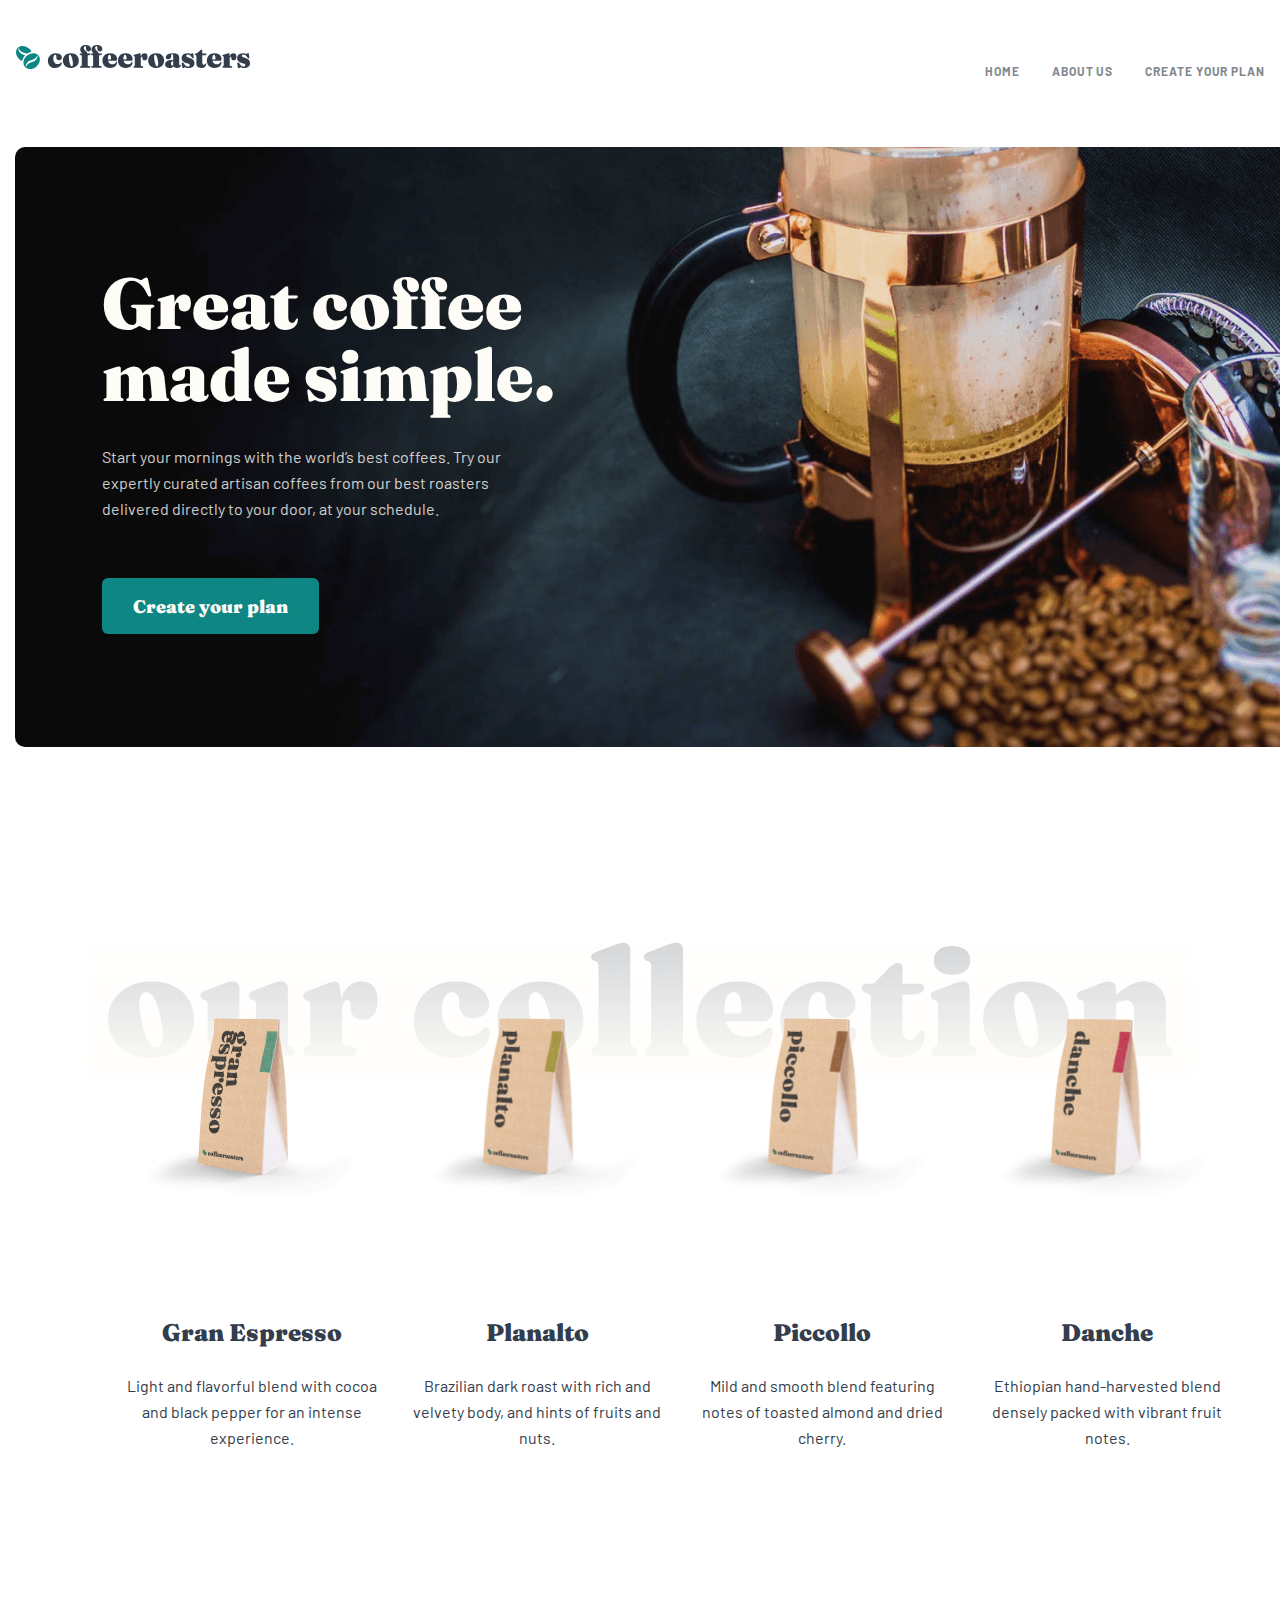
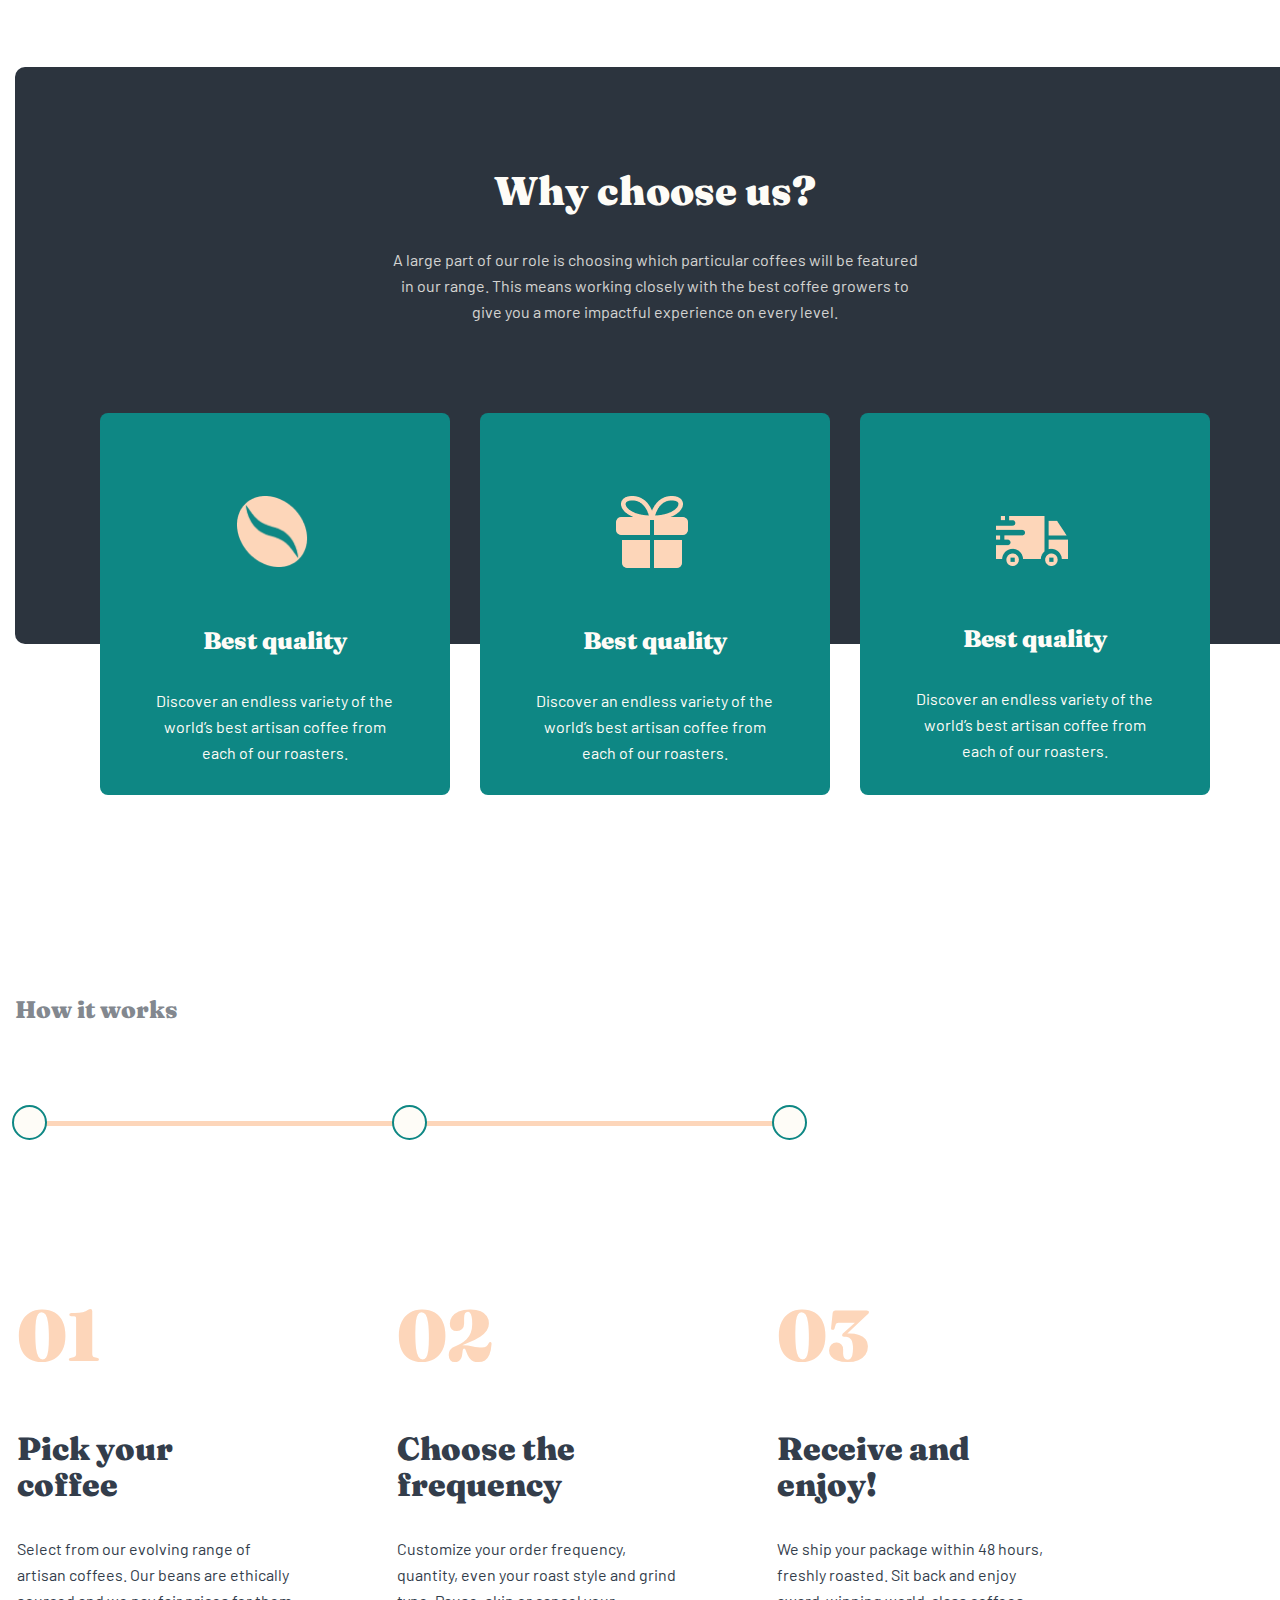
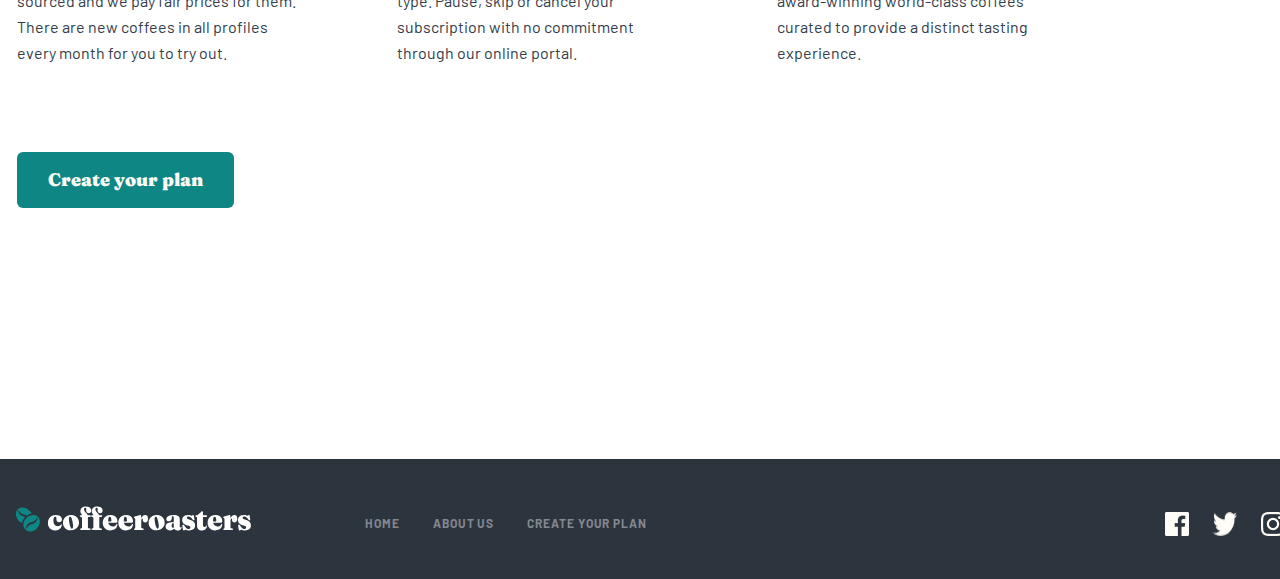
==== index.html @ eeba6576 "coffee about us" ====
<!DOCTYPE html>
<html lang="en">
<head>
    <meta charset="UTF-8">
    <meta http-equiv="X-UA-Compatible" content="IE=edge">
    <meta name="viewport" content="width=device-width, initial-scale=1.0">
    <link rel="stylesheet" href="./css/main.css">
    <title>Home</title>
</head>
<body>
    <div class="container">
        
        <!-- header start -->
        
        <div class="header"> 
            <a class="header__atribut" href="./index.html">
                <img class="header__atrbut--image" src="./image/coffe.svg" width="236" height="26" alt="coffee">
            </a>
            <ul class="header__item">
                <li class="header__item--list ">
                    <a class="header__item--list--atribut"  href="#hero">Home</a>
                </li>
                <li class="header__item--list ">
                    <a class="header__item--list--atribut"  href="./about.html">about us</a>
                </li>
                <li class="header__item--list ">
                    <a class="header__item--list--atribut"  href="#works">Create your plan</a>
                </li>
            </ul>
        </div>
        
        <!--header end  -->
        
        <!-- main start -->
        
        
    </div>
    <div class="container">
        <div class="main">
            <!-- hero start -->
            <div class="main__hero" id="hero">
                <div class="main__hero--box">
                    <h1 class="main__hero--heading">Great coffee made simple. </h1>
                    <div class="main__hero--text">Start your mornings with the world’s best coffees.  Try our expertly curated artisan coffees from our  best roasters delivered directly to your door, at your schedule.</div>
                    <button class="main__hero--button">Create your plan</button>
                </div>
                
            </div>
            
        </div>
    </div>
    <!-- hero end -->
    
    <!--Collection start -->
    
    <div class="container">
        <div class="collection" id="collection">
            <ul class="collection__item">
                <li class="collection__item--list1">
                    <h4 class="collection__item--list--heading">Gran Espresso</h4>
                    <p class="collection__item--list--padding">Light and flavorful blend with cocoa and black pepper for an intense experience.</p>
                </li>
                <li class="collection__item--list2">
                    <h4 class="collection__item--list--heading">Planalto</h4>
                    <p class="collection__item--list--padding">Brazilian dark roast with rich and velvety body, and hints of fruits and nuts.</p>
                </li>
                <li class="collection__item--list3">
                    <h4 class="collection__item--list--heading">Piccollo</h4>
                    <p class="collection__item--list--padding">Mild and smooth blend featuring notes of toasted almond and dried cherry.</p>
                </li>
                <li class="collection__item--list4">
                    <h4 class="collection__item--list--heading">Danche</h4>
                    <p class="collection__item--list--padding">Ethiopian hand-harvested blend densely packed with vibrant fruit notes.</p>
                </li>
                
                
            </ul>
        </div>
    </div>
    <!-- Collection end -->
    
    <!-- choose start -->
    
    <div class="container">
        <div class="choose">
            <div class="choose__us">
                <h3 class="choose__us--heading">Why choose us?</h3>
                <p class="choose__us--padding">A large part of our role is choosing which particular coffees will be featured 
                    in our range. This means working closely with the best coffee growers to give 
                    you a more impactful experience on every level.</p>
                </div>
                <div class="choose__box">
                    <div class="choose__box--coffee">
                        <h4 class="choose__box-coffee--heading">Best quality</h4>
                        <p class="choose__box--coffee--padding">Discover an endless variety of the world’s best artisan coffee from each of our roasters.</p>
                    </div>
                    <div class="choose__box--surip">
                        <h4 class="choose__box--surip--heading">Best quality</h4>
                        <p class="choose__box--surip--padding">Discover an endless variety of the world’s best artisan coffee from each of our roasters.</p>
                    </div>
                    <div class="choose__box--speed">
                        <h4 class="choose__box--speed--heading">Best quality</h4>
                        <p class="choose__box--speed--padding">Discover an endless variety of the world’s best artisan coffee from each of our roasters.</p>
                    </div>
                </div>
                
            </div>
        </div>
        
        <!-- choose end -->
        
        <!-- Work start -->
        
        <div class="container">
            <div class="works" id="works">
                <h4 class="works__heading">How it works</h4>
                <div class="works__diver">
                    <ul class="works__pick--item">
                        <li class="works__pick--item--list">
                            <h2 class="works__pick--item--list--heading--coffee">01</h2>
                            <h3 class="works__pick--item--list--heading--3--coffee">Pick your coffee</h3>
                            <p class="works__pick--item--list--padding--coffee">Select from our evolving range of artisan coffees. Our beans are ethically sourced and we pay fair prices for them. There are new coffees in all profiles every month for you to try out.</p>
                        </li>
                        <li class="works__pick--item--list">
                            <h2 class="works__pick--item--list--heading--coffee">02</h2>
                            <h3 class="works__pick--item--list--heading--3--coffee">Choose the frequency</h3>
                            <p class="works__pick--item--list--padding--coffee">Customize your order frequency, quantity, even your roast style and grind type. Pause, skip or cancel your subscription with no commitment through our online portal.</p>
                        </li>
                        <li class="works__pick--item--list">
                            <h2 class="works__pick--item--list--heading--coffee">03</h2>
                            <h3 class="works__pick--item--list--heading--3--coffee">Receive and enjoy!</h3>
                            <p class="works__pick--item--list--padding--coffee">We ship your package within 48 hours, freshly roasted. Sit back and enjoy award-winning world-class coffees curated to provide a distinct tasting experience.</p>
                        </li>
                    </ul>
                    <button class="works__pick--button">Create your plan</button>
                </div>
            </div>
        </div>
        
        <!-- End Work -->
        <!-- Main end -->
        
        <!-- footer start -->
        <footer class="footer">
            <div class="container">
                <div class="footer__acitve">
                    <a class="footer__acitve--atribut" href="#">
                        <img class="footer__acitve--image" src="./image/coffe_white.svg" width="236" height="26" alt="coffe_white">
                    </a>
                    <ul class="footer__item">
                        <li class="footer__item--list ">
                            <a class="footer__item--list--atribut"  href="#hero">Home</a>
                        </li>
                        <li class="footer__item--list ">
                            <a class="footer__item--list--atribut"  href="#collection">about us</a>
                        </li>
                        <li class="footer__item--list ">
                            <a class="footer__item--list--atribut"  href="#works">Create your plan</a>
                        </li>
                    </ul>
                </div>
                <div class="footer__global">
                    <a class="footer__global--facebook" href="https://ru-ru.facebook.com/ " target="_blank">
                        <img src="./image/facebook.png" width="24" height="24" alt="facebook">
                    </a>
                    <a class="footer__global--twitter"  href="https://twitter.com/" target="_blank">
                        <img src="./image/twitter.png" width="24" height="24" alt="twitter">
                    </a>
                    <a class="footer__global--instagram"  href="https://www.instagram.com/" target="_blank">
                        <img src="./image/instagram.png" width="24" height="24" alt="instagram">
                    </a>
                    
                </div>
            </div>
        </footer>
        <!--footer end  -->
    </body>
    </html>
---- css/main.css ----
@import url("https://fonts.googleapis.com/css2?family=Fraunces:wght@900&display=swap");
@import url("https://fonts.googleapis.com/css2?family=Barlow:wght@400;700&display=swap");
@import url("https://fonts.googleapis.com/css2?family=Fraunces:wght@900&display=swap");
@import url("https://fonts.googleapis.com/css2?family=Barlow:wght@400;700&display=swap");
html {
  scroll-behavior: smooth;
}

body {
  margin: 0;
  padding: 0;
  -webkit-box-sizing: border-box;
  box-sizing: border-box;
  font-family: "Hind Madurai", "Fraunces", "Barlow", "Arial" , sans-serif;
}

* ::after, *::before {
  -webkit-box-sizing: inherit;
  box-sizing: inherit;
}

.container {
  max-width: 1280px;
  margin: 0 auto;
  padding: 0 15px;
}

.header {
  display: -webkit-box;
  display: -ms-flexbox;
  display: flex;
  -webkit-box-pack: justify;
      -ms-flex-pack: justify;
          justify-content: space-between;
  margin-top: 44px;
  margin-bottom: 51px;
}

.header__image {
  margin-top: 10px;
}

.header__item {
  display: -webkit-box;
  display: -ms-flexbox;
  display: flex;
  list-style-type: none;
}

.header__item--list {
  margin-left: 32px;
}

.header__item--list--atribut {
  text-decoration: none;
  font-family: "Hind Madurai" , "Barlow" , "Arial";
  font-weight: bold;
  font-size: 12px;
  line-height: 15px;
  letter-spacing: 0.923077px;
  text-transform: uppercase;
  color: #83888F;
}

.header__item--list--atribut:active {
  font-family: "Hind Madurai" , "Barlow" , "Arial";
  font-style: normal;
  font-weight: bold;
  font-size: 12px;
  line-height: 15px;
  letter-spacing: 0.923077px;
  text-transform: uppercase;
  color: #333D4B;
}

.main__hero {
  background-image: url(./../image/Bitmap.png);
  width: 1280px;
  height: 600px;
  border-radius: 10px;
  margin-bottom: 195px;
}

.main__hero--heading {
  margin: 0;
  padding: 0;
  width: 593px;
  height: 145px;
  left: 0%;
  right: 0%;
  top: calc(50% - 145px/2 - 55px);
  font-family: "Fraunces", "Arial", sans-serif;
  font-style: normal;
  font-weight: 900;
  font-size: 72px;
  line-height: 72px;
  color: #FEFCF7;
  margin-bottom: 32px;
}

.main__hero--box {
  width: 493px;
  height: 367px;
  padding-top: 120px;
  padding-left: 87px;
}

.main__hero--text {
  font-family: "Hind Madurai" , "Barlow" , "Arial";
  font-style: normal;
  font-weight: normal;
  font-size: 16px;
  line-height: 26px;
  color: #FEFCF7;
  mix-blend-mode: normal;
  opacity: 0.8;
  width: 440px;
  height: 78px;
  margin: 0;
  padding: 0;
  margin-bottom: 56px;
}

.main__hero--button {
  background: #0E8784;
  border-radius: 6px;
  font-family: "Hind Madurai" , "Fraunces" , "Arial";
  font-style: normal;
  font-weight: 900;
  font-size: 18px;
  line-height: 25px;
  text-align: center;
  color: #FEFCF7;
  width: 217px;
  height: 56px;
  border: none;
  cursor: pointer;
}

.main__hero--button:active {
  background: #66D2CF;
  border-radius: 6px;
}

.collection {
  background-image: url(./../image/our.png);
  background-repeat: no-repeat;
  background-position-y: -62px;
  width: 1111px;
  height: 524.55px;
  display: -webkit-box;
  display: -ms-flexbox;
  display: flex;
  margin: 0 auto;
}

.collection__item {
  list-style-type: none;
  display: -webkit-box;
  display: -ms-flexbox;
  display: flex;
  text-align: center;
  -ms-flex-item-align: end;
      align-self: flex-end;
}

.collection__item--list1 {
  width: 255px;
  margin-right: 30px;
}

.collection__item--list1::before {
  background-image: url(./../image/pice1.png);
  content: "";
  display: block;
  width: 255px;
  height: 193px;
  background-size: contain;
  background-repeat: no-repeat;
  -webkit-transform: translateY(-50px);
  transform: translateY(-50px);
  margin-left: -7px;
}

.collection__item--list2 {
  width: 255px;
  margin-right: 30px;
}

.collection__item--list2::before {
  background-image: url(./../image/pice2.png);
  content: "";
  display: block;
  width: 255px;
  height: 193px;
  background-size: contain;
  background-repeat: no-repeat;
  -webkit-transform: translateY(-50px);
  transform: translateY(-50px);
  margin-left: -7px;
}

.collection__item--list3 {
  width: 255px;
  margin-right: 30px;
}

.collection__item--list3::before {
  background-image: url(./../image/pice3.png);
  content: "";
  display: block;
  width: 255px;
  height: 193px;
  background-size: contain;
  background-repeat: no-repeat;
  -webkit-transform: translateY(-50px);
  transform: translateY(-50px);
  margin-left: -7px;
}

.collection__item--list4 {
  width: 255px;
  margin-right: 30px;
}

.collection__item--list4::before {
  background-image: url(./../image/pice4.png);
  content: "";
  display: block;
  width: 235px;
  height: 177px;
  background-size: contain;
  background-repeat: no-repeat;
  -webkit-transform: translateY(-50px);
  transform: translateY(-50px);
  margin-top: 16px;
  margin-left: 12px;
}

.collection__item--list--heading {
  font-family: "Hind Madurai" , "Fraunces" , "Arial";
  font-style: normal;
  font-weight: 900;
  font-size: 24px;
  line-height: 32px;
  text-align: center;
  color: #333D4B;
  margin: 0;
  padding: 0;
  margin-bottom: 24px;
  margin-top: 71px;
}

.collection__item--list--padding {
  font-family: "Hind Madurai" , "Barlow" , "Arial";
  font-style: normal;
  font-weight: normal;
  font-size: 16px;
  line-height: 26px;
  text-align: center;
  color: #333D4B;
  margin: 0;
  padding: 0;
}

.choose {
  width: 1280px;
  height: 577px;
  background-color: #2C343E;
  border-radius: 10px;
  margin-top: 200px;
}

.choose__us {
  margin: 0 auto;
  text-align: center;
}

.choose__us--heading {
  font-family: "Hind Madurai" , "Fraunces" , "Arial";
  font-style: normal;
  font-weight: 900;
  font-size: 40px;
  line-height: 48px;
  color: #FEFCF7;
  margin: 0;
  padding: 0;
  margin-bottom: 32px;
  padding-top: 100px;
}

.choose__us--padding {
  font-family: "Barlow" , "Arial" , sans-serif;
  font-style: normal;
  font-weight: normal;
  font-size: 16px;
  line-height: 26px;
  color: #FEFCF7;
  mix-blend-mode: normal;
  opacity: 0.8;
  width: 528px;
  height: 80px;
  margin: 0 auto;
  margin-bottom: 86px;
}

.choose__box {
  width: 1110px;
  text-align: center;
  display: -webkit-box;
  display: -ms-flexbox;
  display: flex;
  -webkit-box-pack: justify;
      -ms-flex-pack: justify;
          justify-content: space-between;
  margin: 0 auto;
}

.choose__box--coffee {
  width: 350px;
  height: 382px;
  background: #0E8784;
  border-radius: 8px;
}

.choose__box--surip {
  width: 350px;
  height: 382px;
  background: #0E8784;
  border-radius: 8px;
}

.choose__box--speed {
  width: 350px;
  height: 382px;
  background: #0E8784;
  border-radius: 8px;
}

.choose__box-coffee--heading {
  font-family: "Hind Madurai" , "Fraunces" , "Arial";
  font-style: normal;
  font-weight: 900;
  font-size: 24px;
  line-height: 32px;
  text-align: center;
  color: #FEFCF7;
}

.choose__box-coffee--heading::before {
  background-image: url(./../image/coffee.png);
  content: "";
  display: block;
  width: 72px;
  height: 72px;
  background-size: contain;
  background-repeat: no-repeat;
  margin-top: 83px;
  margin-left: 136px;
  margin-bottom: 57px;
}

.choose__box--surip--heading {
  font-family: "Hind Madurai" , "Fraunces" , "Arial";
  font-style: normal;
  font-weight: 900;
  font-size: 24px;
  line-height: 32px;
  text-align: center;
  color: #FEFCF7;
}

.choose__box--surip--heading::before {
  background-image: url(./../image/surip.png);
  content: "";
  display: block;
  width: 72px;
  height: 72px;
  background-size: contain;
  background-repeat: no-repeat;
  margin-top: 83px;
  margin-left: 136px;
  margin-bottom: 57px;
}

.choose__box--speed--heading {
  font-family: "Hind Madurai" , "Fraunces" , "Arial";
  font-style: normal;
  font-weight: 900;
  font-size: 24px;
  line-height: 32px;
  text-align: center;
  color: #FEFCF7;
}

.choose__box--speed--heading::before {
  background-image: url(./../image/speed.png);
  content: "";
  display: block;
  width: 72px;
  height: 50px;
  background-size: contain;
  background-repeat: no-repeat;
  margin-top: 103px;
  margin-left: 136px;
  margin-bottom: 57px;
}

.choose__box--coffee--padding {
  font-family: "Hind Madurai" , "Barlow" , "Arial";
  font-style: normal;
  font-weight: normal;
  font-size: 16px;
  line-height: 26px;
  text-align: center;
  color: #FEFCF7;
  width: 255px;
  height: 78px;
  margin-left: 47px;
}

.choose__box--surip--padding {
  font-family: "Hind Madurai" , "Barlow" , "Arial";
  font-style: normal;
  font-weight: normal;
  font-size: 16px;
  line-height: 26px;
  text-align: center;
  color: #FEFCF7;
  width: 255px;
  height: 78px;
  margin-left: 47px;
}

.choose__box--speed--padding {
  font-family: "Hind Madurai" , "Barlow" , "Arial";
  font-style: normal;
  font-weight: normal;
  font-size: 16px;
  line-height: 26px;
  text-align: center;
  color: #FEFCF7;
  width: 255px;
  height: 78px;
  margin-left: 47px;
}

.works {
  margin-top: 350px;
  width: 1045px;
  height: 565px;
}

.works__heading {
  font-family: "Hind Madurai" , "Fraunces" , "Arial";
  font-style: normal;
  font-weight: 900;
  font-size: 24px;
  line-height: 32px;
  color: #83888F;
  margin-bottom: 95px;
}

.works__pick--item {
  width: 1045px;
  height: 565px;
  display: -webkit-box;
  display: -ms-flexbox;
  display: flex;
  -webkit-box-pack: justify;
  -ms-flex-pack: justify;
  justify-content: space-between;
  margin: 0;
  padding: 0;
}

.works__diver {
  width: 760px;
  height: 1px;
  border: 2px solid #FDD6BA;
  background-color: #FDD6BA;
}

.works__pick--item--list {
  list-style-type: none;
  width: 285px;
  height: 355px;
  margin-top: 82px;
}

.works__pick--item--list::before {
  content: "";
  border: 2px solid #0E8784;
  background: #fefcf7;
  display: block;
  border-radius: 50px;
  width: 31px;
  height: 31px;
  -webkit-transform: translateY(-100px);
  transform: translateY(-100px);
  margin-left: -5px;
}

.works__pick--item--list--heading--coffee {
  font-family: "Hind Madurai" , "Fraunces" , "Arial";
  font-style: normal;
  font-weight: 900;
  font-size: 72px;
  line-height: 72px;
  color: #FDD6BA;
}

.works__pick--item--list--heading--3--coffee {
  font-family: "Hind Madurai" , "Fraunces" , "Arial";
  font-style: normal;
  font-weight: 900;
  font-size: 32px;
  line-height: 36px;
  color: #333D4B;
  width: 255px;
  height: 73px;
}

.works__pick--item--list--padding--coffee {
  font-family: "Hind Madurai" , "Barlow" , "Arial";
  font-style: normal;
  font-weight: normal;
  font-size: 16px;
  line-height: 26px;
  color: #333D4B;
}

.works__pick--button {
  background: #0E8784;
  border-radius: 6px;
  font-family: "Hind Madurai" , "Fraunces" , "Arial";
  font-style: normal;
  font-weight: 900;
  font-size: 18px;
  line-height: 25px;
  text-align: center;
  color: #FEFCF7;
  width: 217px;
  height: 56px;
  border: none;
  cursor: pointer;
  margin-top: 64px;
}

.works__pick--button:active {
  background: #66D2CF;
  border-radius: 6px;
}

.footer {
  margin-top: 500px;
  background-color: #2C343E;
  max-width: 100%;
  height: 120px;
}

.footer__acitve {
  width: 632px;
  height: 26px;
  display: -webkit-box;
  display: -ms-flexbox;
  display: flex;
  -webkit-box-pack: justify;
  -ms-flex-pack: justify;
  justify-content: space-between;
}

.footer__acitve--image {
  margin-top: 47px;
}

.footer__item {
  display: -webkit-box;
  display: -ms-flexbox;
  display: flex;
  margin-top: 53.44px;
}

.footer__item--list {
  margin-left: 33px;
  list-style-type: none;
}

.footer__item--list--atribut {
  font-family: "Hind Madurai" , "Barlow" , "Arial";
  font-style: normal;
  font-weight: bold;
  font-size: 12px;
  line-height: 15px;
  letter-spacing: 0.923077px;
  text-transform: uppercase;
  color: #83888F;
  text-decoration: none;
}

.footer__item--list--atribut:active {
  font-family: "Hind Madurai" , "Barlow" , "Arial";
  font-style: normal;
  font-weight: bold;
  font-size: 12px;
  line-height: 15px;
  letter-spacing: 0.923077px;
  text-transform: uppercase;
  color: #FEFCF7;
}

.footer__global {
  display: -webkit-box;
  display: -ms-flexbox;
  display: flex;
  margin-left: 1150px;
  margin-top: 27px;
  width: 120px;
  height: 24px;
  -webkit-box-pack: justify;
  -ms-flex-pack: justify;
  justify-content: space-between;
}

.footer__global--facebook {
  display: inline-block;
}

.footer__global--facebook:active {
  width: 24px;
  height: 24px;
  background: #FDD6BA;
}

.footer__global--twitter {
  display: inline-block;
}

.footer__global--twitter:active {
  width: 24px;
  height: 24px;
  background: #FDD6BA;
}

.footer__global--instagram {
  display: inline-block;
}

.footer__global--instagram:active {
  width: 24px;
  height: 24px;
  background: #FDD6BA;
}

.header {
  display: -webkit-box;
  display: -ms-flexbox;
  display: flex;
  -webkit-box-pack: justify;
      -ms-flex-pack: justify;
          justify-content: space-between;
  margin-top: 44px;
  margin-bottom: 51px;
}

.header__image {
  margin-top: 10px;
}

.header__item {
  display: -webkit-box;
  display: -ms-flexbox;
  display: flex;
  list-style-type: none;
}

.header__item--list {
  margin-left: 32px;
}

.header__item--list--atribut {
  text-decoration: none;
  font-family: "Barlow" , "Arial" , sans-serif;
  font-weight: bold;
  font-size: 12px;
  line-height: 15px;
  letter-spacing: 0.923077px;
  text-transform: uppercase;
  color: #83888F;
}

.header__item--list--atribut:active {
  font-family: "Barlow" , "Arial" , sans-serif;
  font-style: normal;
  font-weight: bold;
  font-size: 12px;
  line-height: 15px;
  letter-spacing: 0.923077px;
  text-transform: uppercase;
  color: #333D4B;
}

.header__item--list--atribut:hover {
  font-family: "Barlow" , "Arial" , sans-serif;
  font-style: normal;
  font-weight: bold;
  font-size: 12px;
  line-height: 15px;
  letter-spacing: 0.923077px;
  text-transform: uppercase;
  color: #333D4B;
}

.about-main__hero {
  background-image: url(./../../image-about/hero-about.png);
  background-repeat: no-repeat;
  background-position: center;
  max-width: 1280px;
  height: 450px;
  border-radius: 10px;
  margin-bottom: 168px;
}

.about-main__hero--leftside {
  width: 445px;
  height: 176px;
  padding-top: 137px;
  margin-left: 85px;
}

.about-main__hero--leftside-heading {
  font-family: "Fraunces" , "Arial" , sans-serif;
  font-style: normal;
  font-weight: 900;
  font-size: 40px;
  line-height: 48px;
  color: #FEFCF7;
}

.about-main__hero--leftside-padding {
  font-family: "Barlow" , "Arial" , sans-serif;
  font-style: normal;
  font-weight: normal;
  font-size: 16px;
  line-height: 26px;
  color: #FEFCF7;
}

.main-our {
  display: -webkit-box;
  display: -ms-flexbox;
  display: flex;
  width: 1150px;
  margin: 0 auto;
  margin-bottom: 256px;
}

.main-our__leftside {
  display: -webkit-box;
  display: -ms-flexbox;
  display: flex;
}

.main-our__leftside--image {
  border-radius: 8px;
  margin-right: 125px;
}

.main-our__rightside {
  display: -webkit-box;
  display: -ms-flexbox;
  display: flex;
  -webkit-box-orient: vertical;
  -webkit-box-direction: normal;
      -ms-flex-direction: column;
          flex-direction: column;
  -ms-flex-item-align: center;
      align-self: center;
}

.main-our__rightside--heading {
  font-family: "Fraunces" , "Arial" , sans-serif;
  font-style: normal;
  font-weight: 900;
  font-size: 40px;
  line-height: 48px;
  color: #333D4B;
}

.main-our__rightside--padding {
  font-family: Barlow;
  font-style: normal;
  font-weight: normal;
  font-size: 16px;
  line-height: 26px;
  color: #333D4B;
  mix-blend-mode: normal;
  opacity: 0.8;
}

.main_quality {
  background-color: #2C343E;
  display: -webkit-box;
  display: -ms-flexbox;
  display: flex;
  -webkit-box-pack: justify;
      -ms-flex-pack: justify;
          justify-content: space-between;
  margin: 0 auto;
  border-radius: 10px;
}

.main_quality__left {
  width: 540px;
  height: 210px;
  display: -webkit-box;
  display: -ms-flexbox;
  display: flex;
  -webkit-box-orient: vertical;
  -webkit-box-direction: normal;
      -ms-flex-direction: column;
          flex-direction: column;
  padding-top: 88px;
  margin-left: 85px;
}

.main_quality__left--heading {
  font-family: "Fraunces" , "Arial" , sans-serif;
  font-style: normal;
  font-weight: 900;
  font-size: 40px;
  line-height: 48px;
  color: #FEFCF7;
  margin: 0;
  padding: 0;
}

.main_quality__left--padding {
  font-family: "Barlow" , "Arial" , sans-serif;
  font-style: normal;
  font-weight: normal;
  font-size: 16px;
  line-height: 26px;
  color: #FEFCF7;
  mix-blend-mode: normal;
  opacity: 0.8;
  margin: 0;
  padding: 0;
  margin-top: 32px;
  width: 540px;
  height: 130px;
}

.main_quality__right-image {
  position: relative;
  bottom: 86px;
  right: 85px;
  border-radius: 8px;
}

.main-head {
  width: 1045px;
  height: 366px;
}

.main-head__padding {
  font-family: "Fraunces" , "Arial" , sans-serif;
  font-style: normal;
  font-weight: 900;
  font-size: 24px;
  line-height: 32px;
  color: #83888F;
  margin-left: 42px;
  margin-top: 168px;
}

.main-head_list {
  display: -webkit-box;
  display: -ms-flexbox;
  display: flex;
  -webkit-box-pack: justify;
      -ms-flex-pack: justify;
          justify-content: space-between;
}

.main-head_list__item {
  list-style-type: none;
  width: 285px;
  height: 167px;
}

.main-head_list__item--heading1 {
  font-family: "Fraunces" , "Arial" , sans-serif;
  font-style: normal;
  font-weight: 900;
  font-size: 32px;
  line-height: 36px;
  color: #333D4B;
}

.main-head_list__item--heading1::before {
  content: "";
  background-image: url(./../../image-about/icon1-about.svg);
  width: 41px;
  height: 49px;
  display: block;
  margin: 72px 0 46px;
}

.main-head_list__item--heading2 {
  font-family: "Fraunces" , "Arial" , sans-serif;
  font-style: normal;
  font-weight: 900;
  font-size: 32px;
  line-height: 36px;
  color: #333D4B;
}

.main-head_list__item--heading2::before {
  content: "";
  background-image: url(./../../image-about/icon2-about.svg);
  width: 52px;
  height: 50px;
  display: block;
  margin: 72px 0 46px;
}

.main-head_list__item--heading3 {
  font-family: "Fraunces" , "Arial" , sans-serif;
  font-style: normal;
  font-weight: 900;
  font-size: 32px;
  line-height: 36px;
  color: #333D4B;
}

.main-head_list__item--heading3::before {
  content: "";
  background-image: url(./../../image-about/icon3-about.svg);
  width: 49px;
  height: 44px;
  display: block;
  margin: 72px 0 46px;
}

.main-head_list__item--padding {
  font-family: "Barlow" , "Arial" , sans-serif;
  font-style: normal;
  font-weight: normal;
  font-size: 16px;
  line-height: 26px;
  color: #333D4B;
}

.header {
  display: -webkit-box;
  display: -ms-flexbox;
  display: flex;
  -webkit-box-pack: justify;
      -ms-flex-pack: justify;
          justify-content: space-between;
  margin-top: 44px;
  margin-bottom: 51px;
}

.header__image {
  margin-top: 10px;
}

.header__item {
  display: -webkit-box;
  display: -ms-flexbox;
  display: flex;
  list-style-type: none;
}

.header__item--list {
  margin-left: 32px;
}

.header__item--list--atribut {
  text-decoration: none;
  font-family: "Hind Madurai" , "Barlow" , "Arial";
  font-weight: bold;
  font-size: 12px;
  line-height: 15px;
  letter-spacing: 0.923077px;
  text-transform: uppercase;
  color: #83888F;
}

.header__item--list--atribut:active {
  font-family: "Hind Madurai" , "Barlow" , "Arial";
  font-style: normal;
  font-weight: bold;
  font-size: 12px;
  line-height: 15px;
  letter-spacing: 0.923077px;
  text-transform: uppercase;
  color: #333D4B;
}

.main__hero {
  background-image: url(./../image/Bitmap.png);
  width: 1280px;
  height: 600px;
  border-radius: 10px;
  margin-bottom: 195px;
}

.main__hero--heading {
  margin: 0;
  padding: 0;
  width: 593px;
  height: 145px;
  left: 0%;
  right: 0%;
  top: calc(50% - 145px/2 - 55px);
  font-family: "Fraunces", "Arial", sans-serif;
  font-style: normal;
  font-weight: 900;
  font-size: 72px;
  line-height: 72px;
  color: #FEFCF7;
  margin-bottom: 32px;
}

.main__hero--box {
  width: 493px;
  height: 367px;
  padding-top: 120px;
  padding-left: 87px;
}

.main__hero--text {
  font-family: "Hind Madurai" , "Barlow" , "Arial";
  font-style: normal;
  font-weight: normal;
  font-size: 16px;
  line-height: 26px;
  color: #FEFCF7;
  mix-blend-mode: normal;
  opacity: 0.8;
  width: 440px;
  height: 78px;
  margin: 0;
  padding: 0;
  margin-bottom: 56px;
}

.main__hero--button {
  background: #0E8784;
  border-radius: 6px;
  font-family: "Hind Madurai" , "Fraunces" , "Arial";
  font-style: normal;
  font-weight: 900;
  font-size: 18px;
  line-height: 25px;
  text-align: center;
  color: #FEFCF7;
  width: 217px;
  height: 56px;
  border: none;
  cursor: pointer;
}

.main__hero--button:active {
  background: #66D2CF;
  border-radius: 6px;
}

.collection {
  background-image: url(./../image/our.png);
  background-repeat: no-repeat;
  background-position-y: -62px;
  width: 1111px;
  height: 524.55px;
  display: -webkit-box;
  display: -ms-flexbox;
  display: flex;
  margin: 0 auto;
}

.collection__item {
  list-style-type: none;
  display: -webkit-box;
  display: -ms-flexbox;
  display: flex;
  text-align: center;
  -ms-flex-item-align: end;
      align-self: flex-end;
}

.collection__item--list1 {
  width: 255px;
  margin-right: 30px;
}

.collection__item--list1::before {
  background-image: url(./../image/pice1.png);
  content: "";
  display: block;
  width: 255px;
  height: 193px;
  background-size: contain;
  background-repeat: no-repeat;
  -webkit-transform: translateY(-50px);
  transform: translateY(-50px);
  margin-left: -7px;
}

.collection__item--list2 {
  width: 255px;
  margin-right: 30px;
}

.collection__item--list2::before {
  background-image: url(./../image/pice2.png);
  content: "";
  display: block;
  width: 255px;
  height: 193px;
  background-size: contain;
  background-repeat: no-repeat;
  -webkit-transform: translateY(-50px);
  transform: translateY(-50px);
  margin-left: -7px;
}

.collection__item--list3 {
  width: 255px;
  margin-right: 30px;
}

.collection__item--list3::before {
  background-image: url(./../image/pice3.png);
  content: "";
  display: block;
  width: 255px;
  height: 193px;
  background-size: contain;
  background-repeat: no-repeat;
  -webkit-transform: translateY(-50px);
  transform: translateY(-50px);
  margin-left: -7px;
}

.collection__item--list4 {
  width: 255px;
  margin-right: 30px;
}

.collection__item--list4::before {
  background-image: url(./../image/pice4.png);
  content: "";
  display: block;
  width: 235px;
  height: 177px;
  background-size: contain;
  background-repeat: no-repeat;
  -webkit-transform: translateY(-50px);
  transform: translateY(-50px);
  margin-top: 16px;
  margin-left: 12px;
}

.collection__item--list--heading {
  font-family: "Hind Madurai" , "Fraunces" , "Arial";
  font-style: normal;
  font-weight: 900;
  font-size: 24px;
  line-height: 32px;
  text-align: center;
  color: #333D4B;
  margin: 0;
  padding: 0;
  margin-bottom: 24px;
  margin-top: 71px;
}

.collection__item--list--padding {
  font-family: "Hind Madurai" , "Barlow" , "Arial";
  font-style: normal;
  font-weight: normal;
  font-size: 16px;
  line-height: 26px;
  text-align: center;
  color: #333D4B;
  margin: 0;
  padding: 0;
}

.choose {
  width: 1280px;
  height: 577px;
  background-color: #2C343E;
  border-radius: 10px;
  margin-top: 200px;
}

.choose__us {
  margin: 0 auto;
  text-align: center;
}

.choose__us--heading {
  font-family: "Hind Madurai" , "Fraunces" , "Arial";
  font-style: normal;
  font-weight: 900;
  font-size: 40px;
  line-height: 48px;
  color: #FEFCF7;
  margin: 0;
  padding: 0;
  margin-bottom: 32px;
  padding-top: 100px;
}

.choose__us--padding {
  font-family: "Barlow" , "Arial" , sans-serif;
  font-style: normal;
  font-weight: normal;
  font-size: 16px;
  line-height: 26px;
  color: #FEFCF7;
  mix-blend-mode: normal;
  opacity: 0.8;
  width: 528px;
  height: 80px;
  margin: 0 auto;
  margin-bottom: 86px;
}

.choose__box {
  width: 1110px;
  text-align: center;
  display: -webkit-box;
  display: -ms-flexbox;
  display: flex;
  -webkit-box-pack: justify;
      -ms-flex-pack: justify;
          justify-content: space-between;
  margin: 0 auto;
}

.choose__box--coffee {
  width: 350px;
  height: 382px;
  background: #0E8784;
  border-radius: 8px;
}

.choose__box--surip {
  width: 350px;
  height: 382px;
  background: #0E8784;
  border-radius: 8px;
}

.choose__box--speed {
  width: 350px;
  height: 382px;
  background: #0E8784;
  border-radius: 8px;
}

.choose__box-coffee--heading {
  font-family: "Hind Madurai" , "Fraunces" , "Arial";
  font-style: normal;
  font-weight: 900;
  font-size: 24px;
  line-height: 32px;
  text-align: center;
  color: #FEFCF7;
}

.choose__box-coffee--heading::before {
  background-image: url(./../image/coffee.png);
  content: "";
  display: block;
  width: 72px;
  height: 72px;
  background-size: contain;
  background-repeat: no-repeat;
  margin-top: 83px;
  margin-left: 136px;
  margin-bottom: 57px;
}

.choose__box--surip--heading {
  font-family: "Hind Madurai" , "Fraunces" , "Arial";
  font-style: normal;
  font-weight: 900;
  font-size: 24px;
  line-height: 32px;
  text-align: center;
  color: #FEFCF7;
}

.choose__box--surip--heading::before {
  background-image: url(./../image/surip.png);
  content: "";
  display: block;
  width: 72px;
  height: 72px;
  background-size: contain;
  background-repeat: no-repeat;
  margin-top: 83px;
  margin-left: 136px;
  margin-bottom: 57px;
}

.choose__box--speed--heading {
  font-family: "Hind Madurai" , "Fraunces" , "Arial";
  font-style: normal;
  font-weight: 900;
  font-size: 24px;
  line-height: 32px;
  text-align: center;
  color: #FEFCF7;
}

.choose__box--speed--heading::before {
  background-image: url(./../image/speed.png);
  content: "";
  display: block;
  width: 72px;
  height: 50px;
  background-size: contain;
  background-repeat: no-repeat;
  margin-top: 103px;
  margin-left: 136px;
  margin-bottom: 57px;
}

.choose__box--coffee--padding {
  font-family: "Hind Madurai" , "Barlow" , "Arial";
  font-style: normal;
  font-weight: normal;
  font-size: 16px;
  line-height: 26px;
  text-align: center;
  color: #FEFCF7;
  width: 255px;
  height: 78px;
  margin-left: 47px;
}

.choose__box--surip--padding {
  font-family: "Hind Madurai" , "Barlow" , "Arial";
  font-style: normal;
  font-weight: normal;
  font-size: 16px;
  line-height: 26px;
  text-align: center;
  color: #FEFCF7;
  width: 255px;
  height: 78px;
  margin-left: 47px;
}

.choose__box--speed--padding {
  font-family: "Hind Madurai" , "Barlow" , "Arial";
  font-style: normal;
  font-weight: normal;
  font-size: 16px;
  line-height: 26px;
  text-align: center;
  color: #FEFCF7;
  width: 255px;
  height: 78px;
  margin-left: 47px;
}

.works {
  margin-top: 350px;
  width: 1045px;
  height: 565px;
}

.works__heading {
  font-family: "Hind Madurai" , "Fraunces" , "Arial";
  font-style: normal;
  font-weight: 900;
  font-size: 24px;
  line-height: 32px;
  color: #83888F;
  margin-bottom: 95px;
}

.works__pick--item {
  width: 1045px;
  height: 565px;
  display: -webkit-box;
  display: -ms-flexbox;
  display: flex;
  -webkit-box-pack: justify;
  -ms-flex-pack: justify;
  justify-content: space-between;
  margin: 0;
  padding: 0;
}

.works__diver {
  width: 760px;
  height: 1px;
  border: 2px solid #FDD6BA;
  background-color: #FDD6BA;
}

.works__pick--item--list {
  list-style-type: none;
  width: 285px;
  height: 355px;
  margin-top: 82px;
}

.works__pick--item--list::before {
  content: "";
  border: 2px solid #0E8784;
  background: #fefcf7;
  display: block;
  border-radius: 50px;
  width: 31px;
  height: 31px;
  -webkit-transform: translateY(-100px);
  transform: translateY(-100px);
  margin-left: -5px;
}

.works__pick--item--list--heading--coffee {
  font-family: "Hind Madurai" , "Fraunces" , "Arial";
  font-style: normal;
  font-weight: 900;
  font-size: 72px;
  line-height: 72px;
  color: #FDD6BA;
}

.works__pick--item--list--heading--3--coffee {
  font-family: "Hind Madurai" , "Fraunces" , "Arial";
  font-style: normal;
  font-weight: 900;
  font-size: 32px;
  line-height: 36px;
  color: #333D4B;
  width: 255px;
  height: 73px;
}

.works__pick--item--list--padding--coffee {
  font-family: "Hind Madurai" , "Barlow" , "Arial";
  font-style: normal;
  font-weight: normal;
  font-size: 16px;
  line-height: 26px;
  color: #333D4B;
}

.works__pick--button {
  background: #0E8784;
  border-radius: 6px;
  font-family: "Hind Madurai" , "Fraunces" , "Arial";
  font-style: normal;
  font-weight: 900;
  font-size: 18px;
  line-height: 25px;
  text-align: center;
  color: #FEFCF7;
  width: 217px;
  height: 56px;
  border: none;
  cursor: pointer;
  margin-top: 64px;
}

.works__pick--button:active {
  background: #66D2CF;
  border-radius: 6px;
}

.footer {
  margin-top: 500px;
  background-color: #2C343E;
  max-width: 100%;
  height: 120px;
}

.footer__acitve {
  width: 632px;
  height: 26px;
  display: -webkit-box;
  display: -ms-flexbox;
  display: flex;
  -webkit-box-pack: justify;
  -ms-flex-pack: justify;
  justify-content: space-between;
}

.footer__acitve--image {
  margin-top: 47px;
}

.footer__item {
  display: -webkit-box;
  display: -ms-flexbox;
  display: flex;
  margin-top: 53.44px;
}

.footer__item--list {
  margin-left: 33px;
  list-style-type: none;
}

.footer__item--list--atribut {
  font-family: "Hind Madurai" , "Barlow" , "Arial";
  font-style: normal;
  font-weight: bold;
  font-size: 12px;
  line-height: 15px;
  letter-spacing: 0.923077px;
  text-transform: uppercase;
  color: #83888F;
  text-decoration: none;
}

.footer__item--list--atribut:active {
  font-family: "Hind Madurai" , "Barlow" , "Arial";
  font-style: normal;
  font-weight: bold;
  font-size: 12px;
  line-height: 15px;
  letter-spacing: 0.923077px;
  text-transform: uppercase;
  color: #FEFCF7;
}

.footer__global {
  display: -webkit-box;
  display: -ms-flexbox;
  display: flex;
  margin-left: 1150px;
  margin-top: 27px;
  width: 120px;
  height: 24px;
  -webkit-box-pack: justify;
  -ms-flex-pack: justify;
  justify-content: space-between;
}

.footer__global--facebook {
  display: inline-block;
}

.footer__global--facebook:active {
  width: 24px;
  height: 24px;
  background: #FDD6BA;
}

.footer__global--twitter {
  display: inline-block;
}

.footer__global--twitter:active {
  width: 24px;
  height: 24px;
  background: #FDD6BA;
}

.footer__global--instagram {
  display: inline-block;
}

.footer__global--instagram:active {
  width: 24px;
  height: 24px;
  background: #FDD6BA;
}

.header {
  display: -webkit-box;
  display: -ms-flexbox;
  display: flex;
  -webkit-box-pack: justify;
      -ms-flex-pack: justify;
          justify-content: space-between;
  margin-top: 44px;
  margin-bottom: 51px;
}

.header__image {
  margin-top: 10px;
}

.header__item {
  display: -webkit-box;
  display: -ms-flexbox;
  display: flex;
  list-style-type: none;
}

.header__item--list {
  margin-left: 32px;
}

.header__item--list--atribut {
  text-decoration: none;
  font-family: "Barlow" , "Arial" , sans-serif;
  font-weight: bold;
  font-size: 12px;
  line-height: 15px;
  letter-spacing: 0.923077px;
  text-transform: uppercase;
  color: #83888F;
}

.header__item--list--atribut:active {
  font-family: "Barlow" , "Arial" , sans-serif;
  font-style: normal;
  font-weight: bold;
  font-size: 12px;
  line-height: 15px;
  letter-spacing: 0.923077px;
  text-transform: uppercase;
  color: #333D4B;
}

.header__item--list--atribut:hover {
  font-family: "Barlow" , "Arial" , sans-serif;
  font-style: normal;
  font-weight: bold;
  font-size: 12px;
  line-height: 15px;
  letter-spacing: 0.923077px;
  text-transform: uppercase;
  color: #333D4B;
}

.about-main__hero {
  background-image: url(./../../image-about/hero-about.png);
  background-repeat: no-repeat;
  background-position: center;
  max-width: 1280px;
  height: 450px;
  border-radius: 10px;
  margin-bottom: 168px;
}

.about-main__hero--leftside {
  width: 445px;
  height: 176px;
  padding-top: 137px;
  margin-left: 85px;
}

.about-main__hero--leftside-heading {
  font-family: "Fraunces" , "Arial" , sans-serif;
  font-style: normal;
  font-weight: 900;
  font-size: 40px;
  line-height: 48px;
  color: #FEFCF7;
}

.about-main__hero--leftside-padding {
  font-family: "Barlow" , "Arial" , sans-serif;
  font-style: normal;
  font-weight: normal;
  font-size: 16px;
  line-height: 26px;
  color: #FEFCF7;
}

.main-our {
  display: -webkit-box;
  display: -ms-flexbox;
  display: flex;
  width: 1150px;
  margin: 0 auto;
  margin-bottom: 256px;
}

.main-our__leftside {
  display: -webkit-box;
  display: -ms-flexbox;
  display: flex;
}

.main-our__leftside--image {
  border-radius: 8px;
  margin-right: 125px;
}

.main-our__rightside {
  display: -webkit-box;
  display: -ms-flexbox;
  display: flex;
  -webkit-box-orient: vertical;
  -webkit-box-direction: normal;
      -ms-flex-direction: column;
          flex-direction: column;
  -ms-flex-item-align: center;
      align-self: center;
}

.main-our__rightside--heading {
  font-family: "Fraunces" , "Arial" , sans-serif;
  font-style: normal;
  font-weight: 900;
  font-size: 40px;
  line-height: 48px;
  color: #333D4B;
}

.main-our__rightside--padding {
  font-family: Barlow;
  font-style: normal;
  font-weight: normal;
  font-size: 16px;
  line-height: 26px;
  color: #333D4B;
  mix-blend-mode: normal;
  opacity: 0.8;
}

.main_quality {
  background-color: #2C343E;
  display: -webkit-box;
  display: -ms-flexbox;
  display: flex;
  -webkit-box-pack: justify;
      -ms-flex-pack: justify;
          justify-content: space-between;
  margin: 0 auto;
  border-radius: 10px;
}

.main_quality__left {
  width: 540px;
  height: 210px;
  display: -webkit-box;
  display: -ms-flexbox;
  display: flex;
  -webkit-box-orient: vertical;
  -webkit-box-direction: normal;
      -ms-flex-direction: column;
          flex-direction: column;
  padding-top: 88px;
  margin-left: 85px;
}

.main_quality__left--heading {
  font-family: "Fraunces" , "Arial" , sans-serif;
  font-style: normal;
  font-weight: 900;
  font-size: 40px;
  line-height: 48px;
  color: #FEFCF7;
  margin: 0;
  padding: 0;
}

.main_quality__left--padding {
  font-family: "Barlow" , "Arial" , sans-serif;
  font-style: normal;
  font-weight: normal;
  font-size: 16px;
  line-height: 26px;
  color: #FEFCF7;
  mix-blend-mode: normal;
  opacity: 0.8;
  margin: 0;
  padding: 0;
  margin-top: 32px;
  width: 540px;
  height: 130px;
}

.main_quality__right-image {
  position: relative;
  bottom: 86px;
  right: 85px;
  border-radius: 8px;
}

.main-head {
  width: 1045px;
  height: 366px;
}

.main-head__padding {
  font-family: "Fraunces" , "Arial" , sans-serif;
  font-style: normal;
  font-weight: 900;
  font-size: 24px;
  line-height: 32px;
  color: #83888F;
  margin-left: 42px;
  margin-top: 168px;
}

.main-head_list {
  display: -webkit-box;
  display: -ms-flexbox;
  display: flex;
  -webkit-box-pack: justify;
      -ms-flex-pack: justify;
          justify-content: space-between;
}

.main-head_list__item {
  list-style-type: none;
  width: 285px;
  height: 167px;
}

.main-head_list__item--heading1 {
  font-family: "Fraunces" , "Arial" , sans-serif;
  font-style: normal;
  font-weight: 900;
  font-size: 32px;
  line-height: 36px;
  color: #333D4B;
}

.main-head_list__item--heading1::before {
  content: "";
  background-image: url(./../../image-about/icon1-about.svg);
  width: 41px;
  height: 49px;
  display: block;
  margin: 72px 0 46px;
}

.main-head_list__item--heading2 {
  font-family: "Fraunces" , "Arial" , sans-serif;
  font-style: normal;
  font-weight: 900;
  font-size: 32px;
  line-height: 36px;
  color: #333D4B;
}

.main-head_list__item--heading2::before {
  content: "";
  background-image: url(./../../image-about/icon2-about.svg);
  width: 52px;
  height: 50px;
  display: block;
  margin: 72px 0 46px;
}

.main-head_list__item--heading3 {
  font-family: "Fraunces" , "Arial" , sans-serif;
  font-style: normal;
  font-weight: 900;
  font-size: 32px;
  line-height: 36px;
  color: #333D4B;
}

.main-head_list__item--heading3::before {
  content: "";
  background-image: url(./../../image-about/icon3-about.svg);
  width: 49px;
  height: 44px;
  display: block;
  margin: 72px 0 46px;
}

.main-head_list__item--padding {
  font-family: "Barlow" , "Arial" , sans-serif;
  font-style: normal;
  font-weight: normal;
  font-size: 16px;
  line-height: 26px;
  color: #333D4B;
}

html {
  scroll-behavior: smooth;
}

body {
  margin: 0;
  padding: 0;
  -webkit-box-sizing: border-box;
  box-sizing: border-box;
  font-family: "Hind Madurai", "Fraunces", "Barlow", "Arial" , sans-serif;
}

* ::after, *::before {
  -webkit-box-sizing: inherit;
  box-sizing: inherit;
}

.container {
  max-width: 1280px;
  margin: 0 auto;
  padding: 0 15px;
}
/*# sourceMappingURL=main.css.map */
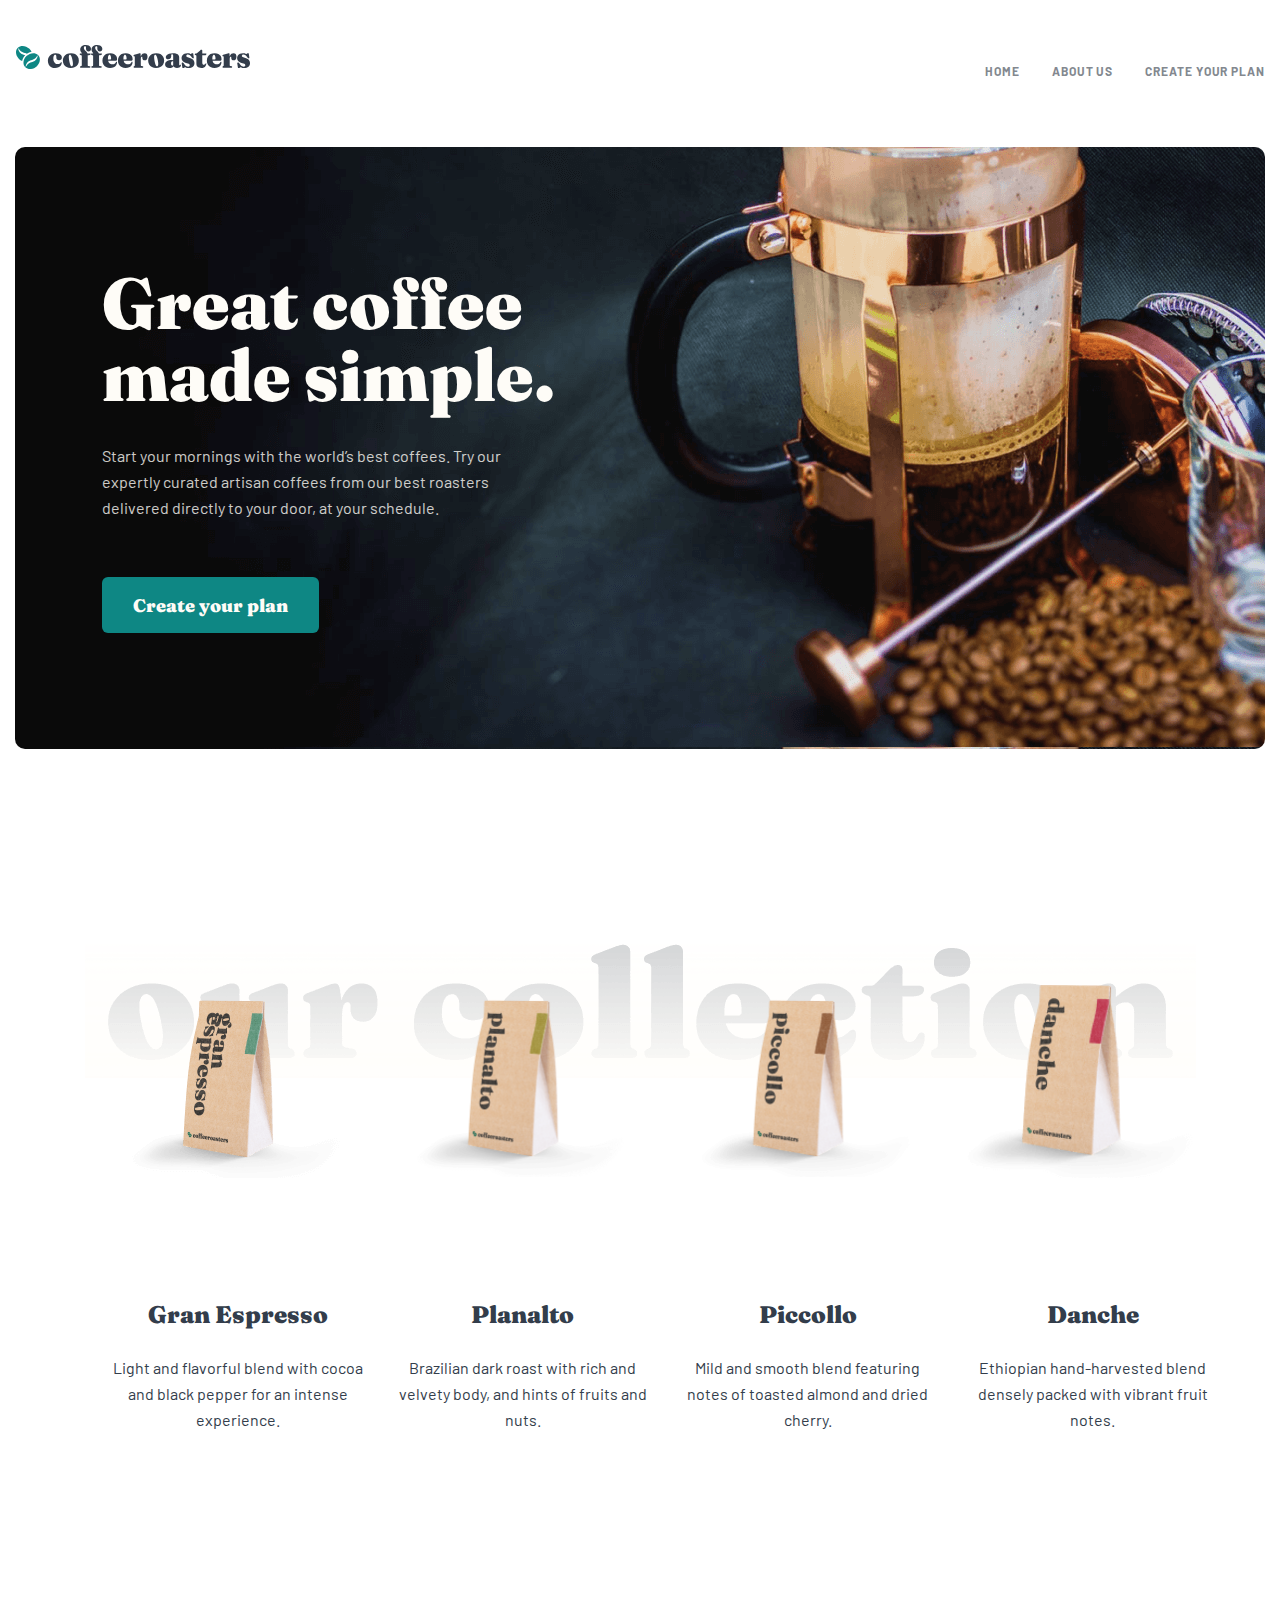
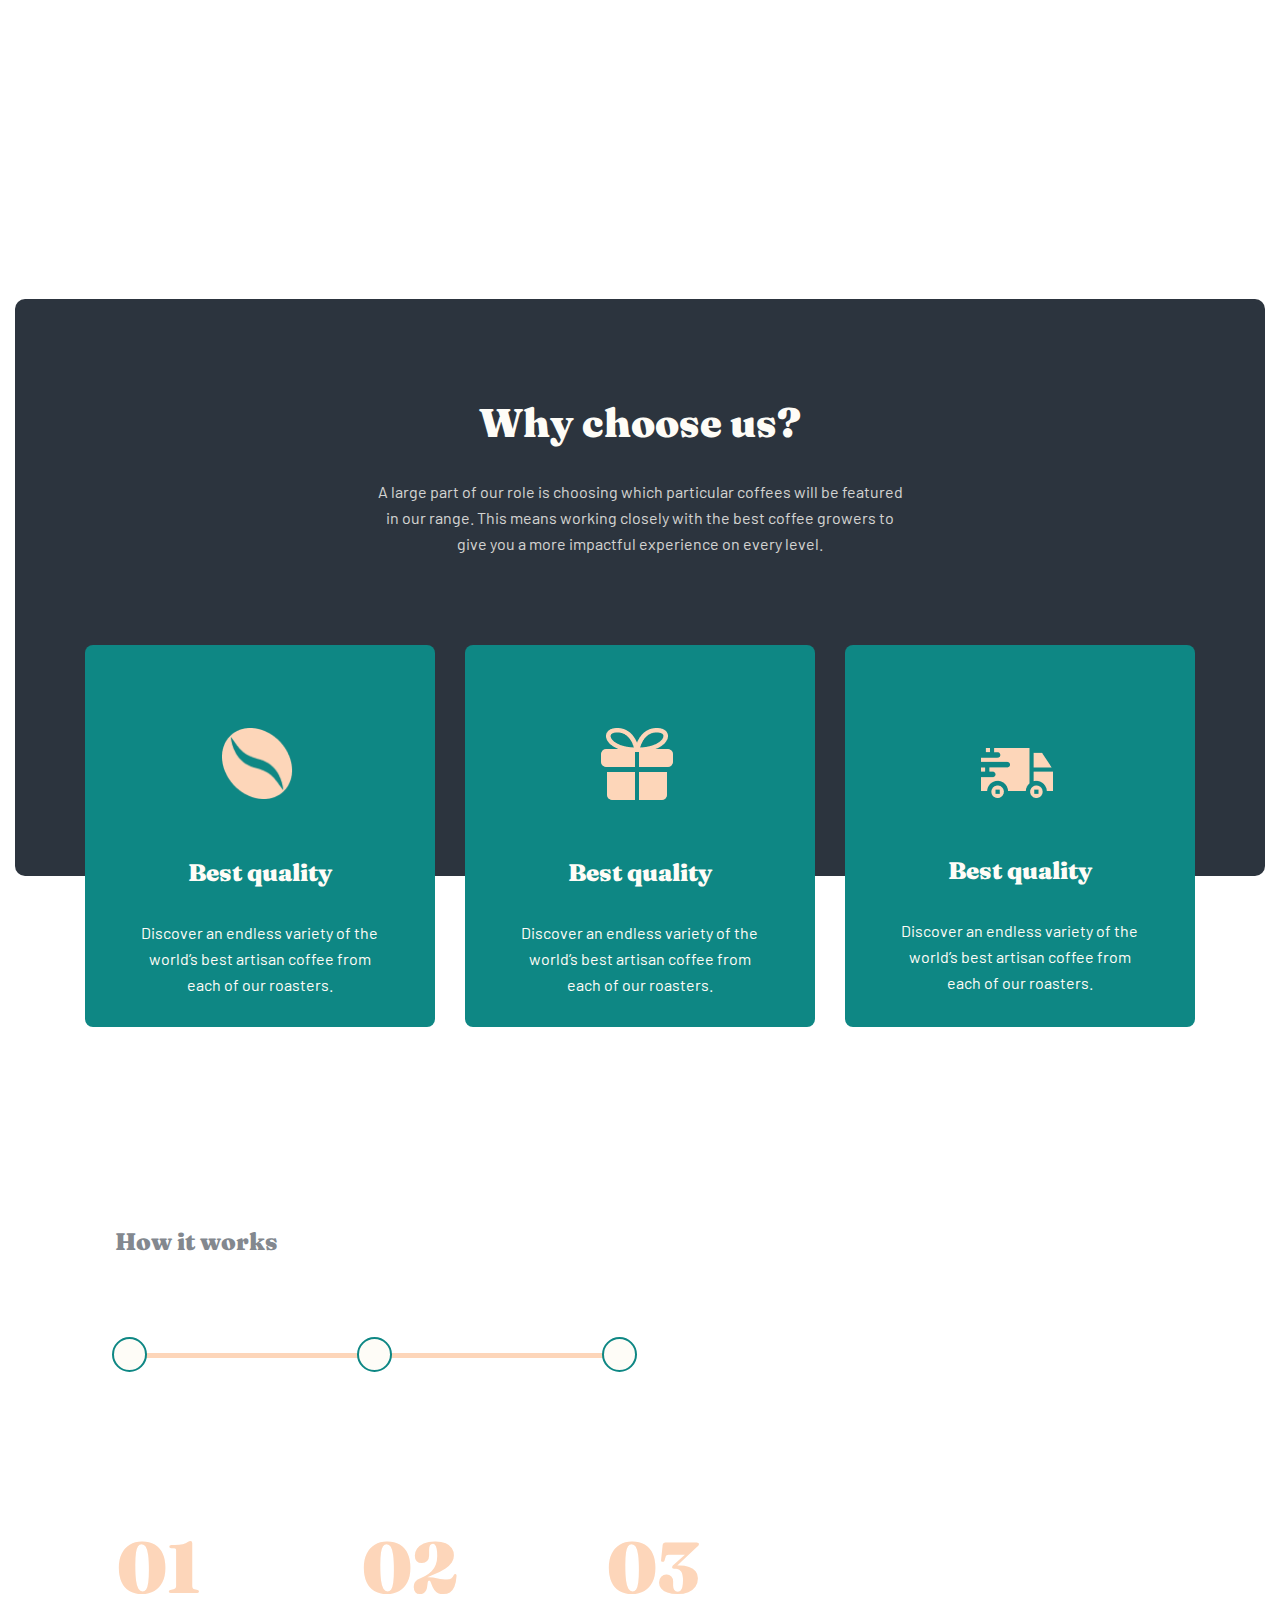
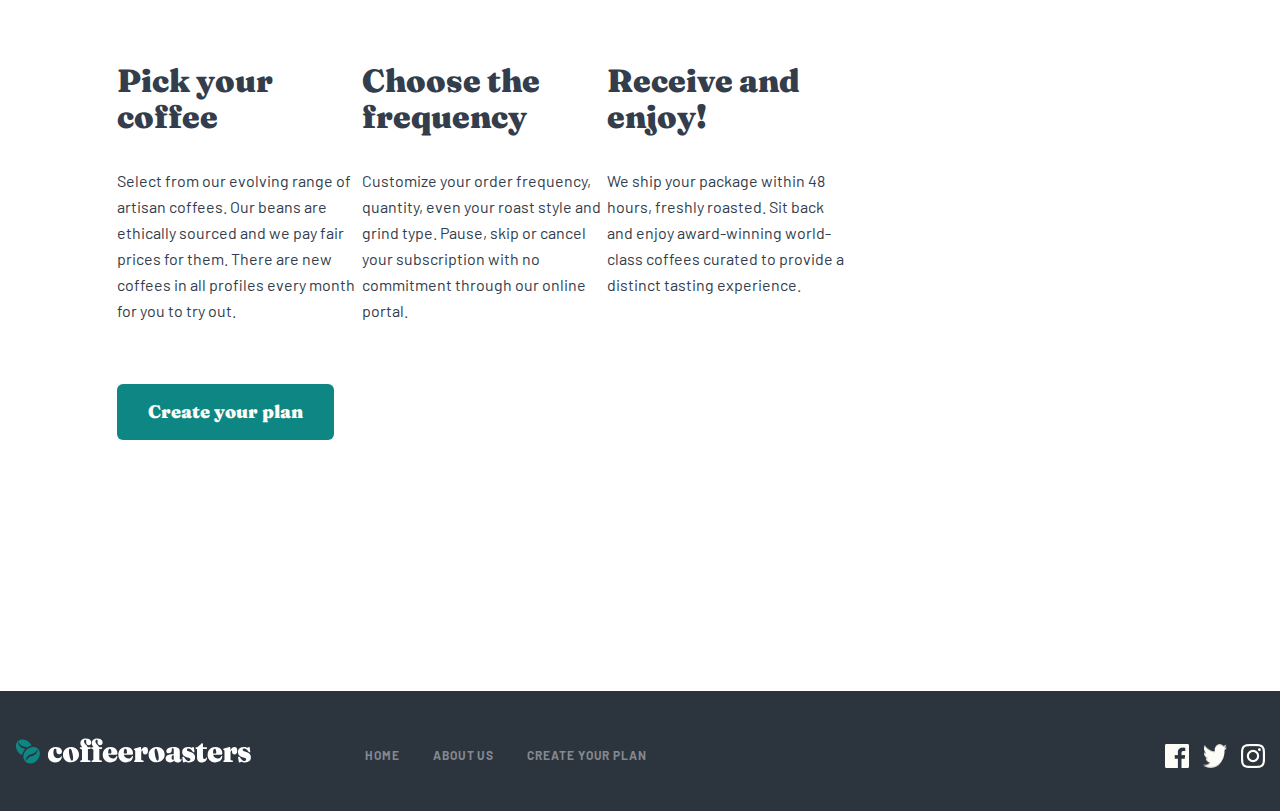
==== commit c767c3db: "add table" ====
--- a/index.html
+++ b/index.html
@@ -14,7 +14,7 @@
         
         <div class="header"> 
             <a class="header__atribut" href="./index.html">
-                <img class="header__atrbut--image" src="./image/coffe.svg" width="236" height="26" alt="coffee">
+                <img class="header__atribut--image" src="./image/coffe.svg" width="236" height="26" alt="coffee">
             </a>
             <ul class="header__item">
                 <li class="header__item--list ">
@@ -55,27 +55,37 @@
     
     <div class="container">
         <div class="collection" id="collection">
+        </div>
             <ul class="collection__item">
-                <li class="collection__item--list1">
-                    <h4 class="collection__item--list--heading">Gran Espresso</h4>
-                    <p class="collection__item--list--padding">Light and flavorful blend with cocoa and black pepper for an intense experience.</p>
-                </li>
-                <li class="collection__item--list2">
-                    <h4 class="collection__item--list--heading">Planalto</h4>
-                    <p class="collection__item--list--padding">Brazilian dark roast with rich and velvety body, and hints of fruits and nuts.</p>
-                </li>
-                <li class="collection__item--list3">
-                    <h4 class="collection__item--list--heading">Piccollo</h4>
-                    <p class="collection__item--list--padding">Mild and smooth blend featuring notes of toasted almond and dried cherry.</p>
-                </li>
-                <li class="collection__item--list4">
-                    <h4 class="collection__item--list--heading">Danche</h4>
-                    <p class="collection__item--list--padding">Ethiopian hand-harvested blend densely packed with vibrant fruit notes.</p>
-                </li>
+                <div class="collection__item--diver1">
+                    <li class="collection__item--list">
+                        <h4 class="collection__item--list--heading">Gran Espresso</h4>
+                        <p class="collection__item--list--padding">Light and flavorful blend with cocoa and black pepper for an intense experience.</p>
+                    </li>
+                </div>
+                <div class="collection__item--diver2">
+                    <li class="collection__item--list">
+                        <h4 class="collection__item--list--heading">Planalto</h4>
+                        <p class="collection__item--list--padding">Brazilian dark roast with rich and velvety body, and hints of fruits and nuts.</p>
+                    </li>
+                </div>
+                
+                <div class="collection__item--diver3">
+                    <li class="collection__item--list">
+                        <h4 class="collection__item--list--heading">Piccollo</h4>
+                        <p class="collection__item--list--padding">Mild and smooth blend featuring notes of toasted almond and dried cherry.</p>
+                    </li>
+                </div>
+                <div class="collection__item--diver4">
+                    <li class="collection__item--list">
+                        <h4 class="collection__item--list--heading">Danche</h4>
+                        <p class="collection__item--list--padding">Ethiopian hand-harvested blend densely packed with vibrant fruit notes.</p>
+                    </li>
+                </div>
+             
                 
                 
             </ul>
-        </div>
     </div>
     <!-- Collection end -->
     
@@ -91,17 +101,24 @@
                 </div>
                 <div class="choose__box">
                     <div class="choose__box--coffee">
-                        <h4 class="choose__box-coffee--heading">Best quality</h4>
+                        <div class="choose__box--coffee--right">
+                        <h4 class="choose__box--coffee--heading">Best quality</h4>
                         <p class="choose__box--coffee--padding">Discover an endless variety of the world’s best artisan coffee from each of our roasters.</p>
                     </div>
+                    </div>
                     <div class="choose__box--surip">
-                        <h4 class="choose__box--surip--heading">Best quality</h4>
-                        <p class="choose__box--surip--padding">Discover an endless variety of the world’s best artisan coffee from each of our roasters.</p>
+                        <div class="choose__box--surip--right">
+                            <h4 class="choose__box--surip--heading">Best quality</h4>
+                            <p class="choose__box--surip--padding">Discover an endless variety of the world’s best artisan coffee from each of our roasters.</p>
+                        </div>
+                        
                     </div>
                     <div class="choose__box--speed">
+                        <div class="choose__box--speed--right">
                         <h4 class="choose__box--speed--heading">Best quality</h4>
                         <p class="choose__box--speed--padding">Discover an endless variety of the world’s best artisan coffee from each of our roasters.</p>
                     </div>
+                </div>
                 </div>
                 
             </div>
--- a/css/main.css
+++ b/css/main.css
@@ -73,10 +73,42 @@
   color: #333D4B;
 }
 
+@media only screen and (max-width: 768px) {
+  .header {
+    display: -webkit-box;
+    display: -ms-flexbox;
+    display: flex;
+    -webkit-box-pack: justify;
+        -ms-flex-pack: justify;
+            justify-content: space-between;
+    margin-top: 46px;
+    margin-bottom: 58px;
+    padding: 0 25px;
+  }
+  .header__atribut {
+    margin: auto 0;
+  }
+  .header__item {
+    margin: auto 0;
+  }
+  .header__item--list {
+    margin-left: 32px;
+  }
+  .header__item--list--atribut {
+    font-family: "Barlow" , "Arial" , sans-serif;
+    font-style: normal;
+    font-weight: bold;
+    font-size: 12px;
+    line-height: 15px;
+    letter-spacing: 0.923077px;
+    text-transform: uppercase;
+    color: #83888F;
+  }
+}
+
 .main__hero {
   background-image: url(./../image/Bitmap.png);
-  width: 1280px;
-  height: 600px;
+  max-width: 1280px;
   border-radius: 10px;
   margin-bottom: 195px;
 }
@@ -84,8 +116,7 @@
 .main__hero--heading {
   margin: 0;
   padding: 0;
-  width: 593px;
-  height: 145px;
+  max-width: 593px;
   left: 0%;
   right: 0%;
   top: calc(50% - 145px/2 - 55px);
@@ -99,8 +130,7 @@
 }
 
 .main__hero--box {
-  width: 493px;
-  height: 367px;
+  max-width: 493px;
   padding-top: 120px;
   padding-left: 87px;
 }
@@ -135,11 +165,55 @@
   height: 56px;
   border: none;
   cursor: pointer;
+  margin-bottom: 116px;
 }
 
 .main__hero--button:active {
   background: #66D2CF;
   border-radius: 6px;
+}
+
+@media only screen and (max-width: 768px) {
+  .main__hero {
+    background-image: url(./../../image/Bitmap-table.png);
+    width: 689px;
+    height: 500px;
+    margin: 0 auto;
+    border-radius: 10px;
+    margin-bottom: 144px;
+    background-repeat: no-repeat;
+    background-size: cover;
+  }
+  .main__hero--box {
+    max-width: 393px;
+    padding-top: 103px;
+    padding-left: 58px;
+  }
+  .main__hero--heading {
+    margin: 0;
+    padding: 0;
+    font-family: "Fraunces" 9pt;
+    font-style: normal;
+    font-weight: 900;
+    font-size: 48px;
+    line-height: 48px;
+    color: #FEFCF7;
+    margin-bottom: 24px;
+  }
+  .main__hero--text {
+    margin: 0;
+    padding: 0;
+    font-family: "Barlow" , "Arial" , sans-serif;
+    font-style: normal;
+    font-weight: normal;
+    font-size: 15px;
+    line-height: 25px;
+    color: #FEFCF7;
+    mix-blend-mode: normal;
+    opacity: 0.8;
+    max-width: 378px;
+    margin-bottom: 40px;
+  }
 }
 
 .collection {
@@ -162,14 +236,17 @@
   text-align: center;
   -ms-flex-item-align: end;
       align-self: flex-end;
-}
-
-.collection__item--list1 {
+  position: relative;
+  bottom: 450px;
+  left: 55px;
+}
+
+.collection__item--diver1 {
   width: 255px;
   margin-right: 30px;
 }
 
-.collection__item--list1::before {
+.collection__item--diver1::before {
   background-image: url(./../image/pice1.png);
   content: "";
   display: block;
@@ -182,12 +259,12 @@
   margin-left: -7px;
 }
 
-.collection__item--list2 {
+.collection__item--diver2 {
   width: 255px;
   margin-right: 30px;
 }
 
-.collection__item--list2::before {
+.collection__item--diver2::before {
   background-image: url(./../image/pice2.png);
   content: "";
   display: block;
@@ -200,12 +277,12 @@
   margin-left: -7px;
 }
 
-.collection__item--list3 {
+.collection__item--diver3 {
   width: 255px;
   margin-right: 30px;
 }
 
-.collection__item--list3::before {
+.collection__item--diver3::before {
   background-image: url(./../image/pice3.png);
   content: "";
   display: block;
@@ -218,23 +295,22 @@
   margin-left: -7px;
 }
 
-.collection__item--list4 {
+.collection__item--diver4 {
   width: 255px;
   margin-right: 30px;
 }
 
-.collection__item--list4::before {
+.collection__item--diver4::before {
   background-image: url(./../image/pice4.png);
   content: "";
   display: block;
-  width: 235px;
-  height: 177px;
+  width: 255px;
+  height: 193px;
   background-size: contain;
   background-repeat: no-repeat;
   -webkit-transform: translateY(-50px);
   transform: translateY(-50px);
-  margin-top: 16px;
-  margin-left: 12px;
+  margin-left: -7px;
 }
 
 .collection__item--list--heading {
@@ -263,12 +339,111 @@
   padding: 0;
 }
 
+.collection__item--list {
+  display: -webkit-box;
+  display: -ms-flexbox;
+  display: flex;
+  -webkit-box-orient: vertical;
+  -webkit-box-direction: normal;
+      -ms-flex-direction: column;
+          flex-direction: column;
+}
+
+@media only screen and (max-width: 768px) {
+  .collection {
+    background-image: url(./../../image/our.png);
+    background-repeat: no-repeat;
+    display: -webkit-box;
+    display: -ms-flexbox;
+    display: flex;
+    margin: 0 auto;
+    margin-top: 144px;
+    max-width: 689px;
+    background-size: 689px 118px;
+    background-position-y: 5px;
+    -webkit-box-orient: vertical;
+    -webkit-box-direction: normal;
+        -ms-flex-direction: column;
+            flex-direction: column;
+  }
+  .collection__item {
+    display: -webkit-box;
+    display: -ms-flexbox;
+    display: flex;
+    -webkit-box-orient: vertical;
+    -webkit-box-direction: normal;
+        -ms-flex-direction: column;
+            flex-direction: column;
+    margin-left: 271px;
+  }
+  .collection__item--diver1 {
+    width: 255px;
+    margin-right: 30px;
+  }
+  .collection__item--diver1::before {
+    position: absolute;
+    left: -239px;
+    top: 35px;
+  }
+  .collection__item--diver2 {
+    width: 255px;
+    margin-right: 30px;
+  }
+  .collection__item--diver2::before {
+    position: absolute;
+    left: -239px;
+  }
+  .collection__item--diver3 {
+    width: 255px;
+    margin-right: 30px;
+  }
+  .collection__item--diver3::before {
+    position: absolute;
+    left: -239px;
+  }
+  .collection__item--diver4 {
+    width: 255px;
+    margin-right: 30px;
+  }
+  .collection__item--diver4::before {
+    position: absolute;
+    left: -239px;
+  }
+  .collection__item--list {
+    margin: 0;
+    padding: 0;
+    max-width: 282px;
+    height: 106px;
+    margin-bottom: 119px;
+    margin-top: 12px;
+    margin-left: 10px;
+  }
+  .collection__item--list--heading {
+    margin: 0;
+    padding: 0;
+    display: -webkit-box;
+    display: -ms-flexbox;
+    display: flex;
+    text-align: right;
+    margin-bottom: 14px;
+  }
+  .collection__item--list--padding {
+    margin: 0;
+    padding: 0;
+    display: -webkit-box;
+    display: -ms-flexbox;
+    display: flex;
+    text-align: left;
+    font-size: 15px;
+    width: 292px;
+  }
+}
+
 .choose {
-  width: 1280px;
+  max-width: 1280px;
   height: 577px;
   background-color: #2C343E;
   border-radius: 10px;
-  margin-top: 200px;
 }
 
 .choose__us {
@@ -305,7 +480,7 @@
 }
 
 .choose__box {
-  width: 1110px;
+  max-width: 1110px;
   text-align: center;
   display: -webkit-box;
   display: -ms-flexbox;
@@ -337,7 +512,7 @@
   border-radius: 8px;
 }
 
-.choose__box-coffee--heading {
+.choose__box--coffee--heading {
   font-family: "Hind Madurai" , "Fraunces" , "Arial";
   font-style: normal;
   font-weight: 900;
@@ -347,7 +522,7 @@
   color: #FEFCF7;
 }
 
-.choose__box-coffee--heading::before {
+.choose__box--coffee--heading::before {
   background-image: url(./../image/coffee.png);
   content: "";
   display: block;
@@ -445,10 +620,204 @@
   margin-left: 47px;
 }
 
+@media only screen and (max-width: 768px) {
+  .choose {
+    max-width: 688px;
+    margin: 0 auto;
+    height: 677px;
+    background-color: #2C343E;
+    border-radius: 10px;
+    margin-bottom: 144px;
+    position: relative;
+    top: -344px;
+  }
+  .choose__us {
+    max-width: 540px;
+  }
+  .choose__us--heading {
+    font-size: 32px;
+    line-height: 48px;
+  }
+  .choose__us--padding {
+    font-size: 15px;
+    line-height: 25px;
+  }
+  .choose__box {
+    position: relative;
+    margin-bottom: 20px;
+    max-width: 688px;
+    display: -webkit-box;
+    display: -ms-flexbox;
+    display: flex;
+    -webkit-box-orient: vertical;
+    -webkit-box-direction: normal;
+        -ms-flex-direction: column;
+            flex-direction: column;
+    max-height: 180px;
+  }
+  .choose__box--coffee {
+    width: 573px;
+    display: -webkit-box;
+    display: -ms-flexbox;
+    display: flex;
+    margin: 0 auto;
+    -webkit-box-pack: left;
+        -ms-flex-pack: left;
+            justify-content: left;
+    margin-bottom: 24px;
+  }
+  .choose__box--coffee--right {
+    display: -webkit-box;
+    display: -ms-flexbox;
+    display: flex;
+    -webkit-box-orient: vertical;
+    -webkit-box-direction: normal;
+        -ms-flex-direction: column;
+            flex-direction: column;
+    -webkit-box-pack: left;
+        -ms-flex-pack: left;
+            justify-content: left;
+  }
+  .choose__box--coffee--heading {
+    display: -webkit-box;
+    display: -ms-flexbox;
+    display: flex;
+    -webkit-box-pack: left;
+        -ms-flex-pack: left;
+            justify-content: left;
+    margin: 0;
+    padding: 0;
+    margin-bottom: 16px;
+    margin-top: 41px;
+    margin-left: 181px;
+  }
+  .choose__box--coffee--heading::before {
+    position: absolute;
+    right: 500px;
+    margin-top: 10px;
+  }
+  .choose__box--coffee--padding {
+    margin: 0;
+    padding: 0;
+    display: -webkit-box;
+    display: -ms-flexbox;
+    display: flex;
+    text-align: left;
+    margin-bottom: 41px;
+    margin-left: 181px;
+    width: 344px;
+  }
+  .choose__box--surip {
+    width: 573px;
+    display: -webkit-box;
+    display: -ms-flexbox;
+    display: flex;
+    margin: 0 auto;
+    -webkit-box-pack: left;
+        -ms-flex-pack: left;
+            justify-content: left;
+    margin-bottom: 24px;
+  }
+  .choose__box--surip--right {
+    display: -webkit-box;
+    display: -ms-flexbox;
+    display: flex;
+    -webkit-box-orient: vertical;
+    -webkit-box-direction: normal;
+        -ms-flex-direction: column;
+            flex-direction: column;
+    -webkit-box-pack: left;
+        -ms-flex-pack: left;
+            justify-content: left;
+  }
+  .choose__box--surip--heading {
+    display: -webkit-box;
+    display: -ms-flexbox;
+    display: flex;
+    -webkit-box-pack: left;
+        -ms-flex-pack: left;
+            justify-content: left;
+    margin: 0;
+    padding: 0;
+    margin-bottom: 16px;
+    margin-top: 41px;
+    margin-left: 181px;
+  }
+  .choose__box--surip--heading::before {
+    position: absolute;
+    right: 500px;
+    margin-top: 10px;
+  }
+  .choose__box--surip--padding {
+    margin: 0;
+    padding: 0;
+    display: -webkit-box;
+    display: -ms-flexbox;
+    display: flex;
+    text-align: left;
+    margin-bottom: 41px;
+    margin-left: 181px;
+    width: 344px;
+  }
+  .choose__box--speed {
+    width: 573px;
+    display: -webkit-box;
+    display: -ms-flexbox;
+    display: flex;
+    margin: 0 auto;
+    -webkit-box-pack: left;
+        -ms-flex-pack: left;
+            justify-content: left;
+    margin-bottom: 24px;
+  }
+  .choose__box--speed--right {
+    display: -webkit-box;
+    display: -ms-flexbox;
+    display: flex;
+    -webkit-box-orient: vertical;
+    -webkit-box-direction: normal;
+        -ms-flex-direction: column;
+            flex-direction: column;
+    -webkit-box-pack: left;
+        -ms-flex-pack: left;
+            justify-content: left;
+  }
+  .choose__box--speed--heading {
+    display: -webkit-box;
+    display: -ms-flexbox;
+    display: flex;
+    -webkit-box-pack: left;
+        -ms-flex-pack: left;
+            justify-content: left;
+    margin: 0;
+    padding: 0;
+    margin-bottom: 16px;
+    margin-top: 41px;
+    margin-left: 181px;
+  }
+  .choose__box--speed--heading::before {
+    position: absolute;
+    right: 500px;
+    margin-top: 10px;
+  }
+  .choose__box--speed--padding {
+    margin: 0;
+    padding: 0;
+    display: -webkit-box;
+    display: -ms-flexbox;
+    display: flex;
+    text-align: left;
+    margin-bottom: 41px;
+    margin-left: 181px;
+    width: 344px;
+  }
+}
+
 .works {
   margin-top: 350px;
-  width: 1045px;
+  max-width: 1045px;
   height: 565px;
+  margin-left: 100px;
 }
 
 .works__heading {
@@ -462,7 +831,7 @@
 }
 
 .works__pick--item {
-  width: 1045px;
+  max-width: 1045px;
   height: 565px;
   display: -webkit-box;
   display: -ms-flexbox;
@@ -475,7 +844,7 @@
 }
 
 .works__diver {
-  width: 760px;
+  max-width: 500px;
   height: 1px;
   border: 2px solid #FDD6BA;
   background-color: #FDD6BA;
@@ -483,7 +852,7 @@
 
 .works__pick--item--list {
   list-style-type: none;
-  width: 285px;
+  max-width: 245px;
   height: 355px;
   margin-top: 82px;
 }
@@ -552,6 +921,32 @@
   border-radius: 6px;
 }
 
+@media only screen and (max-width: 768px) {
+  .works {
+    max-width: 688px;
+    margin: 0 auto;
+    height: 622px;
+    margin-bottom: 644px;
+  }
+  .works__diver {
+    max-width: 467px;
+  }
+  .works__pick--item--list {
+    margin-left: 10px;
+    width: 223px;
+  }
+  .works__pick--item--list--heading--3--coffee {
+    font-size: 28px;
+    line-height: 32px;
+    max-width: 223px;
+  }
+  .works__pick--item--list--padding--coffee {
+    font-size: 15px;
+    line-height: 25px;
+    max-width: 223px;
+  }
+}
+
 .footer {
   margin-top: 500px;
   background-color: #2C343E;
@@ -615,7 +1010,7 @@
   display: flex;
   margin-left: 1150px;
   margin-top: 27px;
-  width: 120px;
+  max-width: 120px;
   height: 24px;
   -webkit-box-pack: justify;
   -ms-flex-pack: justify;
@@ -650,6 +1045,50 @@
   width: 24px;
   height: 24px;
   background: #FDD6BA;
+}
+
+@media only screen and (max-width: 768px) {
+  .footer {
+    max-width: 768px;
+    margin: 0 auto;
+    margin-top: 200px;
+    height: 270px;
+  }
+  .footer__acitve {
+    display: inline-block;
+  }
+  .footer__acitve--image {
+    margin: 0;
+    padding: 0;
+    margin-top: 54px;
+    margin-bottom: 33px;
+    margin-left: 226px;
+    text-align: left;
+  }
+  .footer__item {
+    margin: 0;
+    padding: 0;
+    display: -webkit-box;
+    display: -ms-flexbox;
+    display: flex;
+    text-align: center;
+    margin-left: 180px;
+  }
+  .footer__global {
+    position: absolute;
+    right: 500px;
+    display: -webkit-box;
+    display: -ms-flexbox;
+    display: flex;
+    right: 340px;
+    margin-top: 65px;
+  }
+  .footer__global--facebook {
+    margin-right: 24px;
+  }
+  .footer__global--instagram {
+    margin-left: 24px;
+  }
 }
 
 .header {
@@ -1000,10 +1439,42 @@
   color: #333D4B;
 }
 
+@media only screen and (max-width: 768px) {
+  .header {
+    display: -webkit-box;
+    display: -ms-flexbox;
+    display: flex;
+    -webkit-box-pack: justify;
+        -ms-flex-pack: justify;
+            justify-content: space-between;
+    margin-top: 46px;
+    margin-bottom: 58px;
+    padding: 0 25px;
+  }
+  .header__atribut {
+    margin: auto 0;
+  }
+  .header__item {
+    margin: auto 0;
+  }
+  .header__item--list {
+    margin-left: 32px;
+  }
+  .header__item--list--atribut {
+    font-family: "Barlow" , "Arial" , sans-serif;
+    font-style: normal;
+    font-weight: bold;
+    font-size: 12px;
+    line-height: 15px;
+    letter-spacing: 0.923077px;
+    text-transform: uppercase;
+    color: #83888F;
+  }
+}
+
 .main__hero {
   background-image: url(./../image/Bitmap.png);
-  width: 1280px;
-  height: 600px;
+  max-width: 1280px;
   border-radius: 10px;
   margin-bottom: 195px;
 }
@@ -1011,8 +1482,7 @@
 .main__hero--heading {
   margin: 0;
   padding: 0;
-  width: 593px;
-  height: 145px;
+  max-width: 593px;
   left: 0%;
   right: 0%;
   top: calc(50% - 145px/2 - 55px);
@@ -1026,8 +1496,7 @@
 }
 
 .main__hero--box {
-  width: 493px;
-  height: 367px;
+  max-width: 493px;
   padding-top: 120px;
   padding-left: 87px;
 }
@@ -1062,11 +1531,55 @@
   height: 56px;
   border: none;
   cursor: pointer;
+  margin-bottom: 116px;
 }
 
 .main__hero--button:active {
   background: #66D2CF;
   border-radius: 6px;
+}
+
+@media only screen and (max-width: 768px) {
+  .main__hero {
+    background-image: url(./../../image/Bitmap-table.png);
+    width: 689px;
+    height: 500px;
+    margin: 0 auto;
+    border-radius: 10px;
+    margin-bottom: 144px;
+    background-repeat: no-repeat;
+    background-size: cover;
+  }
+  .main__hero--box {
+    max-width: 393px;
+    padding-top: 103px;
+    padding-left: 58px;
+  }
+  .main__hero--heading {
+    margin: 0;
+    padding: 0;
+    font-family: "Fraunces" 9pt;
+    font-style: normal;
+    font-weight: 900;
+    font-size: 48px;
+    line-height: 48px;
+    color: #FEFCF7;
+    margin-bottom: 24px;
+  }
+  .main__hero--text {
+    margin: 0;
+    padding: 0;
+    font-family: "Barlow" , "Arial" , sans-serif;
+    font-style: normal;
+    font-weight: normal;
+    font-size: 15px;
+    line-height: 25px;
+    color: #FEFCF7;
+    mix-blend-mode: normal;
+    opacity: 0.8;
+    max-width: 378px;
+    margin-bottom: 40px;
+  }
 }
 
 .collection {
@@ -1089,14 +1602,17 @@
   text-align: center;
   -ms-flex-item-align: end;
       align-self: flex-end;
-}
-
-.collection__item--list1 {
+  position: relative;
+  bottom: 450px;
+  left: 55px;
+}
+
+.collection__item--diver1 {
   width: 255px;
   margin-right: 30px;
 }
 
-.collection__item--list1::before {
+.collection__item--diver1::before {
   background-image: url(./../image/pice1.png);
   content: "";
   display: block;
@@ -1109,12 +1625,12 @@
   margin-left: -7px;
 }
 
-.collection__item--list2 {
+.collection__item--diver2 {
   width: 255px;
   margin-right: 30px;
 }
 
-.collection__item--list2::before {
+.collection__item--diver2::before {
   background-image: url(./../image/pice2.png);
   content: "";
   display: block;
@@ -1127,12 +1643,12 @@
   margin-left: -7px;
 }
 
-.collection__item--list3 {
+.collection__item--diver3 {
   width: 255px;
   margin-right: 30px;
 }
 
-.collection__item--list3::before {
+.collection__item--diver3::before {
   background-image: url(./../image/pice3.png);
   content: "";
   display: block;
@@ -1145,23 +1661,22 @@
   margin-left: -7px;
 }
 
-.collection__item--list4 {
+.collection__item--diver4 {
   width: 255px;
   margin-right: 30px;
 }
 
-.collection__item--list4::before {
+.collection__item--diver4::before {
   background-image: url(./../image/pice4.png);
   content: "";
   display: block;
-  width: 235px;
-  height: 177px;
+  width: 255px;
+  height: 193px;
   background-size: contain;
   background-repeat: no-repeat;
   -webkit-transform: translateY(-50px);
   transform: translateY(-50px);
-  margin-top: 16px;
-  margin-left: 12px;
+  margin-left: -7px;
 }
 
 .collection__item--list--heading {
@@ -1190,12 +1705,111 @@
   padding: 0;
 }
 
+.collection__item--list {
+  display: -webkit-box;
+  display: -ms-flexbox;
+  display: flex;
+  -webkit-box-orient: vertical;
+  -webkit-box-direction: normal;
+      -ms-flex-direction: column;
+          flex-direction: column;
+}
+
+@media only screen and (max-width: 768px) {
+  .collection {
+    background-image: url(./../../image/our.png);
+    background-repeat: no-repeat;
+    display: -webkit-box;
+    display: -ms-flexbox;
+    display: flex;
+    margin: 0 auto;
+    margin-top: 144px;
+    max-width: 689px;
+    background-size: 689px 118px;
+    background-position-y: 5px;
+    -webkit-box-orient: vertical;
+    -webkit-box-direction: normal;
+        -ms-flex-direction: column;
+            flex-direction: column;
+  }
+  .collection__item {
+    display: -webkit-box;
+    display: -ms-flexbox;
+    display: flex;
+    -webkit-box-orient: vertical;
+    -webkit-box-direction: normal;
+        -ms-flex-direction: column;
+            flex-direction: column;
+    margin-left: 271px;
+  }
+  .collection__item--diver1 {
+    width: 255px;
+    margin-right: 30px;
+  }
+  .collection__item--diver1::before {
+    position: absolute;
+    left: -239px;
+    top: 35px;
+  }
+  .collection__item--diver2 {
+    width: 255px;
+    margin-right: 30px;
+  }
+  .collection__item--diver2::before {
+    position: absolute;
+    left: -239px;
+  }
+  .collection__item--diver3 {
+    width: 255px;
+    margin-right: 30px;
+  }
+  .collection__item--diver3::before {
+    position: absolute;
+    left: -239px;
+  }
+  .collection__item--diver4 {
+    width: 255px;
+    margin-right: 30px;
+  }
+  .collection__item--diver4::before {
+    position: absolute;
+    left: -239px;
+  }
+  .collection__item--list {
+    margin: 0;
+    padding: 0;
+    max-width: 282px;
+    height: 106px;
+    margin-bottom: 119px;
+    margin-top: 12px;
+    margin-left: 10px;
+  }
+  .collection__item--list--heading {
+    margin: 0;
+    padding: 0;
+    display: -webkit-box;
+    display: -ms-flexbox;
+    display: flex;
+    text-align: right;
+    margin-bottom: 14px;
+  }
+  .collection__item--list--padding {
+    margin: 0;
+    padding: 0;
+    display: -webkit-box;
+    display: -ms-flexbox;
+    display: flex;
+    text-align: left;
+    font-size: 15px;
+    width: 292px;
+  }
+}
+
 .choose {
-  width: 1280px;
+  max-width: 1280px;
   height: 577px;
   background-color: #2C343E;
   border-radius: 10px;
-  margin-top: 200px;
 }
 
 .choose__us {
@@ -1232,7 +1846,7 @@
 }
 
 .choose__box {
-  width: 1110px;
+  max-width: 1110px;
   text-align: center;
   display: -webkit-box;
   display: -ms-flexbox;
@@ -1264,7 +1878,7 @@
   border-radius: 8px;
 }
 
-.choose__box-coffee--heading {
+.choose__box--coffee--heading {
   font-family: "Hind Madurai" , "Fraunces" , "Arial";
   font-style: normal;
   font-weight: 900;
@@ -1274,7 +1888,7 @@
   color: #FEFCF7;
 }
 
-.choose__box-coffee--heading::before {
+.choose__box--coffee--heading::before {
   background-image: url(./../image/coffee.png);
   content: "";
   display: block;
@@ -1372,10 +1986,204 @@
   margin-left: 47px;
 }
 
+@media only screen and (max-width: 768px) {
+  .choose {
+    max-width: 688px;
+    margin: 0 auto;
+    height: 677px;
+    background-color: #2C343E;
+    border-radius: 10px;
+    margin-bottom: 144px;
+    position: relative;
+    top: -344px;
+  }
+  .choose__us {
+    max-width: 540px;
+  }
+  .choose__us--heading {
+    font-size: 32px;
+    line-height: 48px;
+  }
+  .choose__us--padding {
+    font-size: 15px;
+    line-height: 25px;
+  }
+  .choose__box {
+    position: relative;
+    margin-bottom: 20px;
+    max-width: 688px;
+    display: -webkit-box;
+    display: -ms-flexbox;
+    display: flex;
+    -webkit-box-orient: vertical;
+    -webkit-box-direction: normal;
+        -ms-flex-direction: column;
+            flex-direction: column;
+    max-height: 180px;
+  }
+  .choose__box--coffee {
+    width: 573px;
+    display: -webkit-box;
+    display: -ms-flexbox;
+    display: flex;
+    margin: 0 auto;
+    -webkit-box-pack: left;
+        -ms-flex-pack: left;
+            justify-content: left;
+    margin-bottom: 24px;
+  }
+  .choose__box--coffee--right {
+    display: -webkit-box;
+    display: -ms-flexbox;
+    display: flex;
+    -webkit-box-orient: vertical;
+    -webkit-box-direction: normal;
+        -ms-flex-direction: column;
+            flex-direction: column;
+    -webkit-box-pack: left;
+        -ms-flex-pack: left;
+            justify-content: left;
+  }
+  .choose__box--coffee--heading {
+    display: -webkit-box;
+    display: -ms-flexbox;
+    display: flex;
+    -webkit-box-pack: left;
+        -ms-flex-pack: left;
+            justify-content: left;
+    margin: 0;
+    padding: 0;
+    margin-bottom: 16px;
+    margin-top: 41px;
+    margin-left: 181px;
+  }
+  .choose__box--coffee--heading::before {
+    position: absolute;
+    right: 500px;
+    margin-top: 10px;
+  }
+  .choose__box--coffee--padding {
+    margin: 0;
+    padding: 0;
+    display: -webkit-box;
+    display: -ms-flexbox;
+    display: flex;
+    text-align: left;
+    margin-bottom: 41px;
+    margin-left: 181px;
+    width: 344px;
+  }
+  .choose__box--surip {
+    width: 573px;
+    display: -webkit-box;
+    display: -ms-flexbox;
+    display: flex;
+    margin: 0 auto;
+    -webkit-box-pack: left;
+        -ms-flex-pack: left;
+            justify-content: left;
+    margin-bottom: 24px;
+  }
+  .choose__box--surip--right {
+    display: -webkit-box;
+    display: -ms-flexbox;
+    display: flex;
+    -webkit-box-orient: vertical;
+    -webkit-box-direction: normal;
+        -ms-flex-direction: column;
+            flex-direction: column;
+    -webkit-box-pack: left;
+        -ms-flex-pack: left;
+            justify-content: left;
+  }
+  .choose__box--surip--heading {
+    display: -webkit-box;
+    display: -ms-flexbox;
+    display: flex;
+    -webkit-box-pack: left;
+        -ms-flex-pack: left;
+            justify-content: left;
+    margin: 0;
+    padding: 0;
+    margin-bottom: 16px;
+    margin-top: 41px;
+    margin-left: 181px;
+  }
+  .choose__box--surip--heading::before {
+    position: absolute;
+    right: 500px;
+    margin-top: 10px;
+  }
+  .choose__box--surip--padding {
+    margin: 0;
+    padding: 0;
+    display: -webkit-box;
+    display: -ms-flexbox;
+    display: flex;
+    text-align: left;
+    margin-bottom: 41px;
+    margin-left: 181px;
+    width: 344px;
+  }
+  .choose__box--speed {
+    width: 573px;
+    display: -webkit-box;
+    display: -ms-flexbox;
+    display: flex;
+    margin: 0 auto;
+    -webkit-box-pack: left;
+        -ms-flex-pack: left;
+            justify-content: left;
+    margin-bottom: 24px;
+  }
+  .choose__box--speed--right {
+    display: -webkit-box;
+    display: -ms-flexbox;
+    display: flex;
+    -webkit-box-orient: vertical;
+    -webkit-box-direction: normal;
+        -ms-flex-direction: column;
+            flex-direction: column;
+    -webkit-box-pack: left;
+        -ms-flex-pack: left;
+            justify-content: left;
+  }
+  .choose__box--speed--heading {
+    display: -webkit-box;
+    display: -ms-flexbox;
+    display: flex;
+    -webkit-box-pack: left;
+        -ms-flex-pack: left;
+            justify-content: left;
+    margin: 0;
+    padding: 0;
+    margin-bottom: 16px;
+    margin-top: 41px;
+    margin-left: 181px;
+  }
+  .choose__box--speed--heading::before {
+    position: absolute;
+    right: 500px;
+    margin-top: 10px;
+  }
+  .choose__box--speed--padding {
+    margin: 0;
+    padding: 0;
+    display: -webkit-box;
+    display: -ms-flexbox;
+    display: flex;
+    text-align: left;
+    margin-bottom: 41px;
+    margin-left: 181px;
+    width: 344px;
+  }
+}
+
 .works {
   margin-top: 350px;
-  width: 1045px;
+  max-width: 1045px;
   height: 565px;
+  margin-left: 100px;
 }
 
 .works__heading {
@@ -1389,7 +2197,7 @@
 }
 
 .works__pick--item {
-  width: 1045px;
+  max-width: 1045px;
   height: 565px;
   display: -webkit-box;
   display: -ms-flexbox;
@@ -1402,7 +2210,7 @@
 }
 
 .works__diver {
-  width: 760px;
+  max-width: 500px;
   height: 1px;
   border: 2px solid #FDD6BA;
   background-color: #FDD6BA;
@@ -1410,7 +2218,7 @@
 
 .works__pick--item--list {
   list-style-type: none;
-  width: 285px;
+  max-width: 245px;
   height: 355px;
   margin-top: 82px;
 }
@@ -1479,6 +2287,32 @@
   border-radius: 6px;
 }
 
+@media only screen and (max-width: 768px) {
+  .works {
+    max-width: 688px;
+    margin: 0 auto;
+    height: 622px;
+    margin-bottom: 644px;
+  }
+  .works__diver {
+    max-width: 467px;
+  }
+  .works__pick--item--list {
+    margin-left: 10px;
+    width: 223px;
+  }
+  .works__pick--item--list--heading--3--coffee {
+    font-size: 28px;
+    line-height: 32px;
+    max-width: 223px;
+  }
+  .works__pick--item--list--padding--coffee {
+    font-size: 15px;
+    line-height: 25px;
+    max-width: 223px;
+  }
+}
+
 .footer {
   margin-top: 500px;
   background-color: #2C343E;
@@ -1542,7 +2376,7 @@
   display: flex;
   margin-left: 1150px;
   margin-top: 27px;
-  width: 120px;
+  max-width: 120px;
   height: 24px;
   -webkit-box-pack: justify;
   -ms-flex-pack: justify;
@@ -1577,6 +2411,50 @@
   width: 24px;
   height: 24px;
   background: #FDD6BA;
+}
+
+@media only screen and (max-width: 768px) {
+  .footer {
+    max-width: 768px;
+    margin: 0 auto;
+    margin-top: 200px;
+    height: 270px;
+  }
+  .footer__acitve {
+    display: inline-block;
+  }
+  .footer__acitve--image {
+    margin: 0;
+    padding: 0;
+    margin-top: 54px;
+    margin-bottom: 33px;
+    margin-left: 226px;
+    text-align: left;
+  }
+  .footer__item {
+    margin: 0;
+    padding: 0;
+    display: -webkit-box;
+    display: -ms-flexbox;
+    display: flex;
+    text-align: center;
+    margin-left: 180px;
+  }
+  .footer__global {
+    position: absolute;
+    right: 500px;
+    display: -webkit-box;
+    display: -ms-flexbox;
+    display: flex;
+    right: 340px;
+    margin-top: 65px;
+  }
+  .footer__global--facebook {
+    margin-right: 24px;
+  }
+  .footer__global--instagram {
+    margin-left: 24px;
+  }
 }
 
 .header {
